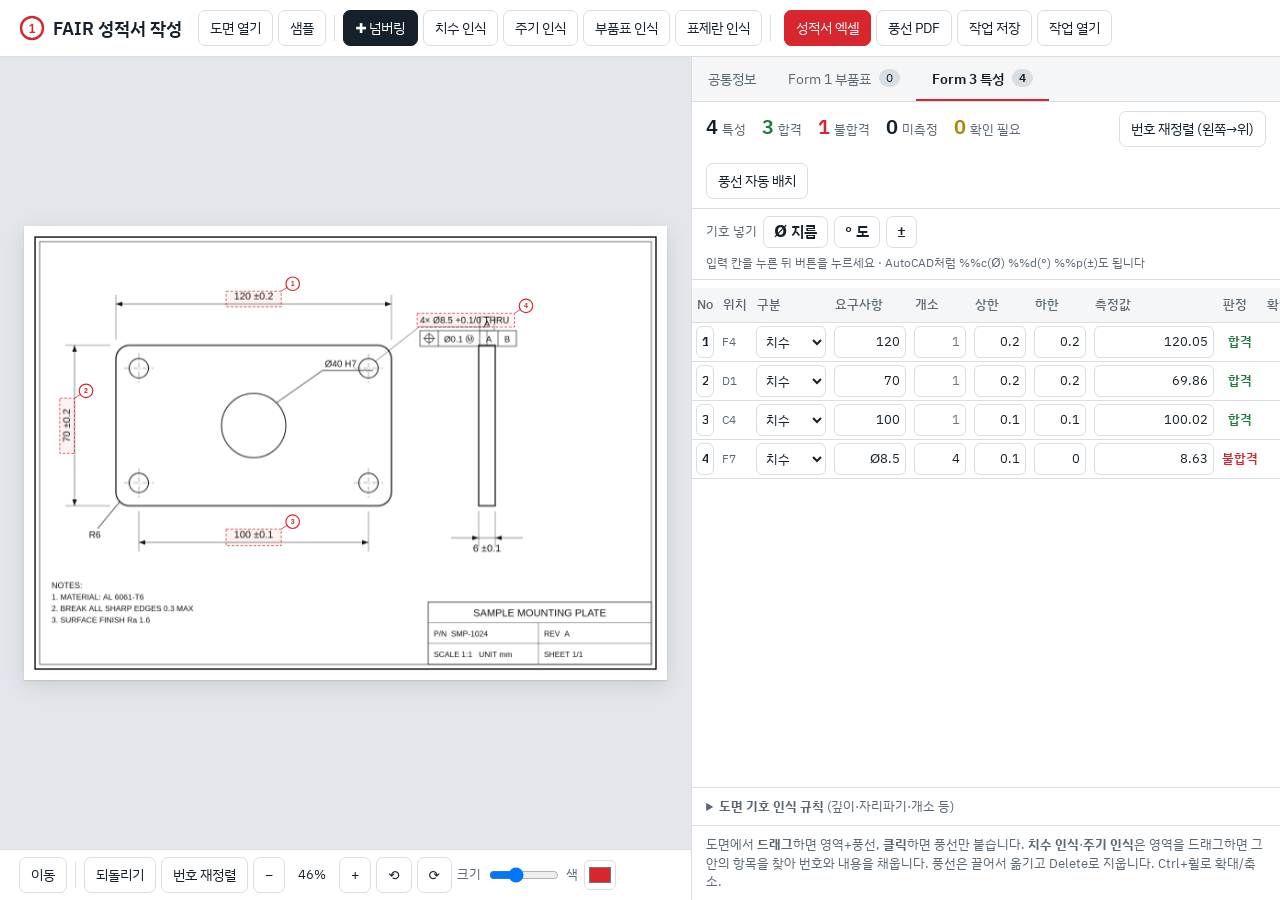
==== FAIR/index.html @ c5dee6e3 "v4.2.0.1 · 📐 FAIR 성적서 모듈 (고객품질팀 전용) - FAIR/ : 도면 풍선 넘버링 · 치수/주기/부품표/표제란 인식 · FAIR 양식(FORM1/FORM3) 엑셀" ====
<!DOCTYPE html>
<html lang="ko">
<head>
<meta charset="utf-8">
<meta name="viewport" content="width=device-width, initial-scale=1">
<title>FAIR 성적서 작성</title>
<link rel="preconnect" href="https://fonts.googleapis.com">
<link href="https://fonts.googleapis.com/css2?family=IBM+Plex+Sans+KR:wght@400;500;600&display=swap" rel="stylesheet">
<style>
/* VOICE: 정확하고 조용한 검사 도구 — 도면이 주인공
   IDEA: 검사원의 빨간 펜이 올라간 도면과, 옆에 붙은 FAIR 양식(Form 1·3)
   PICTURE: 도면 뷰어 자체(풍선·영역·지시선이 살아있는 캔버스)
   COLOUR and TYPE: 흰 종이 + 제도 잉크 #16202a + 검사 빨강 #d7262e + 청사진 슬레이트 #2a5d84 / IBM Plex Sans KR
   LAYOUT: 상단 도구줄, 좌측 넓은 뷰어, 우측 탭(공통정보·부품표·특성); 900px 이하에서는 위아래 */
:root{color-scheme:light dark;
--bg:light-dark(#ffffff,#12171c);--ink:light-dark(#16202a,#e6ebf0);--mut:light-dark(#5b6773,#94a1ad);
--line:light-dark(#d9dee3,#2a333c);--desk:light-dark(#e3e7eb,#0a0e12);--panel:light-dark(#f4f6f8,#171d23);
--red:#d7262e;--blue:light-dark(#2a5d84,#6aa6d6);--ok:light-dark(#1f7a3f,#5cc483);--sel:light-dark(#fff1f1,#3a1d20)}
:root[data-theme=light]{color-scheme:light}:root[data-theme=dark]{color-scheme:dark}
*{box-sizing:border-box;min-width:0}
html,body{height:100%}
body{margin:0;background:var(--bg);color:var(--ink);font:15px/1.5 "IBM Plex Sans KR",system-ui,sans-serif;display:flex;flex-direction:column;overflow-x:clip}
header{display:flex;flex-wrap:wrap;gap:8px 16px;align-items:center;padding:10px max(1.5vw,12px);border-bottom:1px solid var(--line)}
h1{font-size:18px;font-weight:600;margin:0;display:flex;align-items:center;gap:8px;white-space:nowrap}
h1 svg{flex:none}
.tools{display:flex;flex-wrap:wrap;gap:5px;align-items:center}
.sep{width:1px;height:26px;background:var(--line);margin:0 3px}
button,.btn{font:inherit;font-size:13.5px;min-height:36px;padding:0 11px;border:1px solid var(--line);background:var(--bg);color:var(--ink);border-radius:7px;cursor:pointer;display:inline-flex;align-items:center;gap:6px;white-space:nowrap}
button:hover,.btn:hover{border-color:var(--mut)}
button:focus-visible,input:focus-visible,select:focus-visible,.btn:focus-within{outline:2px solid var(--blue);outline-offset:1px}
button.on{background:var(--ink);color:var(--bg);border-color:var(--ink)}
button.ai.on{background:var(--blue);border-color:var(--blue);color:#fff}
button.pri{background:var(--red);border-color:var(--red);color:#fff}
.btn input{display:none}
label.mini{font-size:13px;color:var(--mut);display:inline-flex;align-items:center;gap:6px}
input[type=range]{width:70px}
input[type=color]{width:32px;height:30px;border:1px solid var(--line);border-radius:6px;padding:2px;background:var(--bg)}
main{flex:1;display:grid;grid-template-columns:minmax(0,1fr) minmax(380px,46%);min-height:0}
.vwrap{display:flex;flex-direction:column;min-height:0;min-width:0}
#viewer{background:var(--desk);overflow:auto;position:relative;min-height:360px;flex:1;display:flex}
.vbar{border-top:1px solid var(--line);padding:7px max(1.5vw,12px);background:var(--bg)}
#pages{padding:24px;display:flex;flex-direction:column;align-items:center;gap:22px;width:max-content;flex:none;margin:auto;transform-origin:0 0}
.pw{position:relative;box-shadow:0 1px 2px rgba(0,0,0,.12),0 6px 22px rgba(0,0,0,.10);background:#fff}
.pg{position:absolute;left:0;top:0;transform-origin:0 0;background:#fff}
.pg canvas{display:block}
.pg svg{position:absolute;inset:0;width:100%;height:100%;touch-action:none}
.pw .pno{position:absolute;left:0;top:-19px;font-size:12px;color:var(--mut)}
#viewer.mark .pg svg{cursor:crosshair}
.bal{cursor:grab}
.empty{position:absolute;inset:0;display:grid;place-items:center;text-align:center;padding:24px;color:var(--mut)}
.empty b{display:block;color:var(--ink);font-size:18px;margin-bottom:6px}
aside{border-left:1px solid var(--line);display:flex;flex-direction:column;min-height:0;background:var(--bg)}
.tabs{display:flex;border-bottom:1px solid var(--line);background:var(--panel);overflow-x:auto}
.tabs button{border:0;border-radius:0;background:none;min-height:44px;padding:0 16px;color:var(--mut);border-bottom:2px solid transparent;font-size:14px}
.tabs button.on{color:var(--ink);border-bottom-color:var(--red);font-weight:600}
.tabs i{font-style:normal;font-size:12px;background:var(--line);color:var(--ink);border-radius:9px;padding:0 7px;margin-left:2px}
.pane{display:none;flex:1;min-height:0;flex-direction:column}
.pane.on{display:flex}
.form{overflow:auto;padding:14px;display:grid;grid-template-columns:repeat(2,minmax(0,1fr));gap:10px 12px;align-content:start}
.form label{font-size:12px;color:var(--mut);display:flex;flex-direction:column;gap:3px}
.form label.w{grid-column:1/-1}
.form .grp{grid-column:1/-1;font-size:13px;font-weight:600;color:var(--ink);margin-top:6px;padding-top:10px;border-top:1px solid var(--line)}
.form .seg{display:flex;gap:6px;flex-wrap:wrap}
.form .seg button{min-height:34px}
.found{grid-column:1/-1;font-size:12.5px;color:var(--mut);background:var(--panel);border-radius:7px;padding:8px 10px}
input,select{font:inherit;font-size:16px;color:var(--ink);background:var(--bg);border:1px solid var(--line);border-radius:6px;padding:5px 7px;width:100%}
.form input,.form select{font-size:14px;min-height:36px}
.fill{background:light-dark(#fff8d6,#3a3418)}
.sum{display:flex;gap:16px;align-items:baseline;padding:9px 14px;border-bottom:1px solid var(--line);flex-wrap:wrap}
.sum b{font-size:20px;font-weight:600;font-variant-numeric:tabular-nums}
.sum span{font-size:13px;color:var(--mut)}
.sum .ng b{color:var(--red)}.sum .ok b{color:var(--ok)}
.sum .sp{flex:1}
.tbl{overflow:auto;flex:1}
table{border-collapse:collapse;width:100%;font-size:13px}
th{position:sticky;top:0;background:var(--panel);text-align:left;font-weight:500;color:var(--mut);padding:7px 5px;border-bottom:1px solid var(--line);white-space:nowrap;z-index:1}
td{padding:3px 4px;border-bottom:1px solid var(--line);vertical-align:middle}
td input,td select{font-size:13px;padding:4px 5px;min-height:32px}
td.n{width:50px}td.n input{text-align:center;font-weight:600}
td.num input{text-align:right;font-variant-numeric:tabular-nums}
td.mu{color:var(--mut);white-space:nowrap;font-size:12px}
tr.sel td{background:var(--sel)}
tr.warn td{background:light-dark(#fff4c2,#3a3216)}tr.warn.sel td{background:light-dark(#ffe9a8,#4a3a16)}
input.warn{background:light-dark(#fff4c2,#3a3216);border-color:#d9a400}
.cf{min-height:30px;padding:0 9px;background:#f2b705;border-color:#f2b705;color:#1b1400;font-weight:600}
.okk{color:var(--ok);font-weight:700}
input.miss,select.miss{border-color:var(--red);box-shadow:0 0 0 1px var(--red)}
.found.err{background:light-dark(#fdecec,#3a1a1c);color:light-dark(#8a1717,#ffb3b3)}
.sum .wa b{color:#b58300}
.req::after{content:" *";color:var(--red)}
.gt-digits,.gt-iso{display:none}.form[data-gt=digits] .gt-digits,.form[data-gt=iso] .gt-iso{display:flex}
/* symbols */.symbar{display:flex;align-items:center;gap:6px;flex-wrap:wrap;padding:7px 14px;border-bottom:1px solid var(--line);font-size:13px;color:var(--mut)}
.symbar button{min-height:32px;padding:0 10px;font-size:15px;font-weight:600;color:var(--ink)}
.symbar .mu{font-size:12px}
/* rhy:se gate */.gate{position:fixed;inset:0;z-index:20;background:var(--bg);display:none;place-items:center;text-align:center;padding:24px}
.gate.on{display:grid}.gate h2{font-size:22px;margin:14px 0 6px}.gate p{color:var(--mut);max-width:42ch;margin:0 auto}
.gate svg{width:120px;height:40px}.gate path{fill:none;stroke:var(--red);stroke-width:2.5;stroke-linecap:round;stroke-linejoin:round}
.who{font-size:12.5px;color:var(--mut);margin-left:auto;white-space:nowrap}
#why{font-size:12.5px;color:#8a6400;padding:0 14px 8px;min-height:0}
.jd{font-weight:600;white-space:nowrap;text-align:center}
.jd.OK{color:var(--ok)}.jd.NG{color:var(--red)}
.del{min-height:32px;padding:0 8px;border:0;color:var(--mut);background:none}
.hint{font-size:12.5px;color:var(--mut);padding:9px 14px;border-top:1px solid var(--line)}
.toast{position:fixed;left:50%;bottom:22px;transform:translateX(-50%) translateY(20px);background:var(--ink);color:var(--bg);padding:10px 16px;border-radius:8px;font-size:14px;opacity:0;transition:.25s;pointer-events:none;z-index:9;max-width:92vw}
.toast.show{opacity:1;transform:translateX(-50%)}
@media(prefers-reduced-motion:reduce){.toast{transition:none}}
@media(max-width:900px){main{grid-template-columns:minmax(0,1fr);grid-template-rows:60vh auto}aside{border-left:0;border-top:1px solid var(--line)}}
@media(max-width:600px){.form{grid-template-columns:minmax(0,1fr)}.hide-s{display:none}}
</style>
</head>
<body>
<header>
  <h1><svg width="26" height="26" viewBox="0 0 26 26"><circle cx="13" cy="13" r="11" fill="#fff" stroke="#d7262e" stroke-width="2.4"/><text x="13" y="17.5" text-anchor="middle" font-size="12" font-weight="700" fill="#d7262e" font-family="Arial">1</text></svg>FAIR 성적서 작성</h1>
  <div class="tools">
    <label class="btn" title="PDF, PNG, JPG">도면 열기<input type="file" id="fDoc" accept=".pdf,.png,.jpg,.jpeg"></label>
    <button id="bSample">샘플</button>
    <span class="sep hide-s"></span>
    <button id="m_mark" class="on" title="드래그: 영역+풍선, 클릭: 풍선만">✚ 넘버링</button>
    <button id="m_dim" class="ai" title="영역 안의 치수를 찾아 넘버링">치수 인식</button>
    <button id="m_note" class="ai" title="주기란을 드래그하면 항목별로 넘버링">주기 인식</button>
    <button id="m_parts" class="ai" title="부품표를 드래그하면 Form 1에 입력">부품표 인식</button>
    <button id="m_title" class="ai" title="표제란을 드래그하면 공통정보 입력">표제란 인식</button>
    <span class="sep hide-s"></span>
    <span class="who" id="who"></span>
    <button id="eFair" class="pri">성적서 엑셀</button>
    <button id="ePdf">풍선 PDF</button>
    <button id="eJson" title="마크업·부품표·공통정보만 저장(원본 도면은 그대로)">작업 저장</button>
    <label class="btn">작업 열기<input type="file" id="fJson" accept=".json"></label>
  </div>
</header>
<main>
  <section class="vwrap">
  <div id="viewer" class="mark"><div id="pages"></div>
    <div class="empty" id="empty"><div><b>PDF 또는 이미지 도면을 여세요</b>도면은 이 브라우저 안에서만 열리고 어디에도 업로드되지 않습니다.</div></div>
  </div>
  <div class="vbar tools">
    <button id="m_move" title="풍선 이동·선택만">이동</button>
    <span class="sep"></span>
    <button id="bUndo" title="Ctrl+Z">되돌리기</button>
    <button id="bRenum" title="1순위 왼쪽, 2순위 위에서부터 번호 다시 매기기">번호 재정렬</button>
    <button id="zOut" aria-label="축소">−</button><span id="zLbl" style="font-size:13px;width:44px;text-align:center" title="Ctrl+휠로 확대/축소">100%</span><button id="zIn" aria-label="확대">+</button>
    <button id="rL" title="왼쪽으로 90°">⟲</button><button id="rR" title="오른쪽으로 90°">⟳</button>
    <label class="mini">크기<input type="range" id="rSize" min="0.4" max="2.4" step="0.1" value="1"></label>
    <label class="mini">색<input type="color" id="cCol" value="#d7262e"></label>
  </div>
  </section>
  <aside>
    <div class="tabs" role="tablist">
      <button data-tab="info" class="on">공통정보</button>
      <button data-tab="parts">Form 1 부품표 <i id="cParts">0</i></button>
      <button data-tab="chars">Form 3 특성 <i id="cChars">0</i></button>
    </div>
    <div class="pane on" id="p_info">
      <div class="form" id="metaForm">
        <div class="found" id="found">PDF를 열면 표제란에서 품번·도명·도번을 자동으로 읽습니다. 안 되면 <b>표제란 인식</b>으로 표제란을 드래그하세요.</div>
        <label><span class="req">1. Part Number</span><input data-m="pn"></label>
        <label><span class="req">2. Part Name</span><input data-m="name"></label>
        <label>3. Serial Number<input data-m="serial" placeholder="-"></label>
        <label><span class="req">4. FAIR Identifier</span><input data-m="fairId" placeholder="없으면 PO 번호"></label>
        <label><span class="req">5. Part Revision Level</span><input data-m="partRev" placeholder="N/C"></label>
        <label><span class="req">6. Drawing Number</span><input data-m="dwgNo"></label>
        <label><span class="req">7. Drawing Revision Level</span><input data-m="dwgRev" placeholder="N/C"></label>
        <label>8. Additional Changes<input data-m="addChg" placeholder="N/A"></label>
        <label><span class="req">9. Manufacturing Process Ref.</span><input data-m="mfgRef" placeholder="작업지시/LOT 번호"></label>
        <label><span class="req">10. Organization Name</span><input data-m="org"></label>
        <label>11. Supplier Code<input data-m="supCode"></label>
        <label>12. P.O. Number<input data-m="po"></label>
        <label>13. 구분<select data-m="assy"><option value="1">Assembly FAI</option><option value="0">Detail Part</option></select></label>
        <label>14. 범위<select data-m="partial"><option value="0">Full FAI</option><option value="1">Partial FAI</option></select></label>
        <div class="grp">공통공차 (공통주기) <span class="req"></span></div>
        <div class="found" id="gtFound" style="margin-top:-4px">개별 공차가 없는 치수에 적용됩니다. 표제란에서 자동으로 읽고, 없으면 직접 넣으세요.</div>
        <label class="w">적용 방식<select data-m="gtMode"><option value="">— 선택 —</option><option value="digits">소수 자리수별 (X.X ±0.1 …)</option><option value="iso">KS B ISO 2768 등급</option><option value="none">없음 — 모든 치수가 개별공차/참고치수</option></select></label>
        <label class="gt-digits">정수 (X)<input data-m="gt0" placeholder="예: 0.5" inputmode="decimal"></label>
        <label class="gt-digits">소수 1자리 (X.X)<input data-m="gt1" placeholder="예: 0.1" inputmode="decimal"></label>
        <label class="gt-digits">소수 2자리 (X.XX)<input data-m="gt2" placeholder="예: 0.05" inputmode="decimal"></label>
        <label class="gt-digits">소수 3자리 (X.XXX)<input data-m="gt3" placeholder="예: 0.01" inputmode="decimal"></label>
        <label class="gt-digits">각도 (°)<input data-m="gtA" placeholder="예: 0.5" inputmode="decimal"></label>
        <label class="gt-iso">등급<select data-m="gtIso"><option value="">— 선택 —</option><option value="f">f 정밀급</option><option value="m">m 보통급</option><option value="c">c 거친급</option><option value="v">v 매우 거친급</option></select></label>
        <label class="w">공통공차 원문 (엑셀 Comments에 함께 기록)<input data-m="gtText" placeholder="예: 공통공차 X.X ±0.1, 각도 ±0.5°"></label>
        <div class="grp">서명</div>
        <label><span class="req">20. FAIR Verified By</span><input data-m="by"></label>
        <label><span class="req">21. Date</span><input data-m="date" type="date"></label>
        <label class="w">26. Comments<input data-m="comment"></label>
        <div class="grp">위치(Reference Location) 계산용 도면 테두리</div>
        <label>구역 가로 칸 수<input data-m="zc" inputmode="numeric" placeholder="8"></label>
        <label>구역 세로 칸 수<input data-m="zr" inputmode="numeric" placeholder="6"></label>
      </div>
    </div>
    <div class="pane" id="p_parts">
      <div class="sum"><div><b id="sP">0</b> <span>품목</span></div><div class="wa"><b id="sPW">0</b> <span>확인 필요</span></div><span class="sp"></span><button id="addPart">행 추가</button><button id="sortPart">품번순 정렬</button></div>
      <div class="tbl"><table>
        <thead><tr><th>품번</th><th>품명</th><th>수량</th><th>부품번호</th><th>도면번호/규격</th><th>Part Type</th><th>FAIR ID</th><th>확인</th><th></th></tr></thead>
        <tbody id="tp"></tbody></table></div>
      <div class="hint"><b>부품표 인식</b>을 누르고 도면의 부품목록 표 전체(제목행 포함)를 드래그하세요. 부품번호는 Form 1의 15번, 품명은 16번 칸으로 들어갑니다. 15행이 넘으면 FORM 1을 이어 붙입니다.</div>
    </div>
    <div class="pane" id="p_chars">
      <div class="sum"><div><b id="sCnt">0</b> <span>특성</span></div><div class="ok"><b id="sOk">0</b> <span>합격</span></div><div class="ng"><b id="sNg">0</b> <span>불합격</span></div><div><b id="sNa">0</b> <span>미측정</span></div><div class="wa"><b id="sW">0</b> <span>확인 필요</span></div><span class="sp" style="flex:1"></span><button id="bRenum2" title="1순위 왼쪽, 2순위 위에서부터 번호 다시 매기기">번호 재정렬 (왼쪽→위)</button><button id="bLayout" title="모든 풍선을 겹치지 않게 다시 배치">풍선 자동 배치</button></div><div class="symbar">기호 넣기 <button data-sym="Ø" title="지름">Ø 지름</button><button data-sym="°" title="각도(도)">° 도</button><button data-sym="±" title="대칭공차">±</button><span class="mu">입력 칸을 누른 뒤 버튼을 누르세요 · AutoCAD처럼 %%c(Ø) %%d(°) %%p(±)도 됩니다</span></div><div id="why"></div>
      <div class="tbl"><table>
        <thead><tr><th>No</th><th>위치</th><th>구분</th><th>요구사항</th><th title="같은 형상의 개수 — 엑셀에 개소만큼 줄이 생깁니다">개소</th><th title="상한 편차">상한</th><th title="하한 편차">하한</th><th>측정값</th><th>판정</th><th>확인</th><th>계측기</th><th>비고</th><th></th></tr></thead>
        <tbody id="tb"></tbody></table></div>
      <details class="hint" id="gloss"><summary style="cursor:pointer"><b>도면 기호 인식 규칙</b> (깊이·자리파기·개소 등)</summary><div class="tbl" style="max-height:260px;margin-top:6px"><table id="glossT"></table></div></details>
      <div class="hint">도면에서 <b>드래그</b>하면 영역+풍선, <b>클릭</b>하면 풍선만 붙습니다. <b>치수 인식</b>·<b>주기 인식</b>은 영역을 드래그하면 그 안의 항목을 찾아 번호와 내용을 채웁니다. 풍선은 끌어서 옮기고 Delete로 지웁니다. Ctrl+휠로 확대/축소.</div>
    </div>
  </aside>
</main>
<div class="toast" id="toast"></div>
<div class="gate" id="gate" role="dialog" aria-live="polite"><div>
  <svg viewBox="0 0 120 40" aria-hidden="true"><path d="M2 22h30l6-14 8 28 7-20 5 6h60"/></svg>
  <h2 id="gateT">rhy:se에서 사용자를 확인하는 중…</h2>
  <p id="gateP">잠시만 기다려 주세요.</p>
</div></div>

<script src="lib/pdf.min.js"></script>
<script src="lib/pdf-lib.min.js"></script>
<script src="dim.js"></script>
<script src="fair.js"></script>
<script>
{
const $=id=>document.getElementById(id);
const NS='http://www.w3.org/2000/svg';
const U=p=>new URL(p,location.href).href;
if(window.pdfjsLib)pdfjsLib.GlobalWorkerOptions.workerSrc=U('lib/pdf.worker.min.js');

// ---------- state ----------
let doc=null,marks=[],parts=[],meta={org:'코넷시스㈜',assy:'1',partial:'0',date:new Date().toISOString().slice(0,10)};
let zoom=1,rot=0,sel=null,mode='mark',baseR=10,undo=[];
const CATS=['치수','주기','GD&T','기타'],TYPES=['a detail part','sub-assembly','software','standard catalogue item','COTS'];

const toast=(t,ms=2400)=>{const e=$('toast');e.textContent=t;e.classList.add('show');clearTimeout(e._t);e._t=setTimeout(()=>e.classList.remove('show'),ms)};
const snap=()=>JSON.stringify({marks,parts});
const push=s=>{undo.push(s??snap());if(undo.length>80)undo.shift()};
const key=()=>doc?'fair-app:'+doc.name:null;
function autosave(){if(!doc)return;try{localStorage.setItem(key(),JSON.stringify({marks,parts,meta,size:$('rSize').value,rot}))}catch(e){}}
const esc=s=>String(s??'').replace(/[&<>"]/g,c=>({'&':'&amp;','<':'&lt;','>':'&gt;','"':'&quot;'}[c]));

const num=v=>{if(v===''||v==null)return NaN;const s=String(v).replace(',','.').replace(/[^\d.\-+]/g,'');return s===''?NaN:parseFloat(s)};
const gt=()=>({mode:meta.gtMode||'',d0:meta.gt0,d1:meta.gt1,d2:meta.gt2,d3:meta.gt3,ang:meta.gtA,iso:meta.gtIso});
// 개소 수: 비고/요구사항의 "6x", "6×", "6개소", "6 PL", "6-Ø"
const count=m=>{const q=parseInt(m.qty);if(q>=1)return Math.min(q,500);const t=(m.note||'')+' '+(m.nom||'');const x=t.match(/(\d+)\s*(?:[x×X](?![\d.])|개소|EA\b|PL\b|PLACES|-(?=\s*[ØRM]))/);const n=x?parseInt(x[1]):1;return n>1&&n<=200?n:1};
const vals=m=>String(m.meas??'').split(/[,，;]/).map(v=>v.trim()).filter(Boolean);
const judge=m=>{const v=vals(m);if(v.length<=1)return DIMX.judge(m,gt());const r=v.map(x=>DIMX.judge(m,gt(),x));return r.includes('NG')?'NG':r.every(x=>x==='OK')?'OK':''};
const eff=m=>DIMX.effTol(m,gt());
function reasons(m){if(m.ok)return [];const r=[];if(m.chk)r.push(m.chk);if(m.cat==='치수'&&eff(m).miss)r.push('이 자리수의 공통공차 값이 없음');return r}
function zone(m){
  const pg=doc?.pages[m.page];if(!pg)return '';
  const zc=parseInt(meta.zc)||8,zr=parseInt(meta.zr)||6,L=.032,R=.992,T=.016,B=.984;
  const c=Math.min(zc,Math.max(1,1+Math.floor((m.x/pg.w-L)/((R-L)/zc)))),r=Math.min(zr,Math.max(1,1+Math.floor((m.y/pg.h-T)/((B-T)/zr))));
  return 'ABCDEFGHJK'[zr-r]+c;
}

// ---------- loading ----------
async function openPdf(bytes,name){
  const pdf=await pdfjsLib.getDocument({data:bytes.slice(0)}).promise,pages=[];
  for(let i=1;i<=pdf.numPages;i++){const p=await pdf.getPage(i);const vp=p.getViewport({scale:1});pages.push({w:vp.width,h:vp.height,vp,p})}
  setDoc({kind:'pdf',name,bytes,pdf,pages});
}
function openImg(url,name,bytes,type){
  return new Promise((res,rej)=>{const im=new Image();im.onload=()=>{setDoc({kind:'img',name,bytes,type,pages:[{w:im.naturalWidth,h:im.naturalHeight,img:im}]});res()};im.onerror=rej;im.src=url});
}
function setDoc(d){
  doc=d;baseR=Math.max(d.pages[0].w,d.pages[0].h)*0.0105;
  marks=[];parts=[];undo=[];sel=null;rot=0;let restored=false;
  meta={org:meta.org||'코넷시스㈜',by:meta.by||'',date:meta.date||new Date().toISOString().slice(0,10),supCode:meta.supCode||'',assy:'1',partial:'0',zc:meta.zc||'',zr:meta.zr||''};
  $('found').textContent='표제란을 읽는 중…';
  try{const s=JSON.parse(localStorage.getItem(key())||'null');if(s&&(s.marks?.length||s.parts?.length)){marks=s.marks||[];parts=s.parts||[];meta={...meta,...s.meta};$('rSize').value=s.size||1;rot=s.rot||0;restored=true;toast('이전 작업을 불러왔습니다')}}catch(e){}
  const V=$('viewer'),vw=V.clientWidth-48,vh=V.clientHeight-48,p0=d.pages[0],pw=rot%180?p0.h:p0.w,ph=rot%180?p0.w:p0.h;zoom=Math.min(2,Math.max(.1,Math.min(vw/pw,vh/ph)));
  for(const k in inkC)delete inkC[k];
  $('empty').style.display='none';if(d.kind==='pdf'&&!restored)autoTitle();render();table();ptable();fillMeta();
  setTimeout(async()=>{if(doc!==d)return;for(let i=0;i<d.pages.length;i++){await pdfTokens(i)}await getInk(0)},1200);
}
$('fDoc').onchange=async e=>{
  const f=e.target.files[0];if(!f)return;e.target.value='';
  const buf=new Uint8Array(await f.arrayBuffer());
  try{
    if(/pdf$/i.test(f.type)||/\.pdf$/i.test(f.name)){toast('도면 여는 중…',8000);await openPdf(buf,f.name)}
    else await openImg(URL.createObjectURL(f),f.name,buf,f.type);
  }catch(err){console.error(err);toast('도면을 열 수 없습니다')}
};

// ---------- rendering ----------
let tasks=[],rendered=1;
async function render(){
  tasks.forEach(t=>{try{t.cancel()}catch(e){}});tasks=[];
  const host=$('pages');host.innerHTML='';host.style.transform='';rendered=zoom;
  if(!doc)return;
  $('zLbl').textContent=Math.round(zoom*100)+'%';
  const dpr=Math.min(2,window.devicePixelRatio||1);
  for(let i=0;i<doc.pages.length;i++){
    const pg=doc.pages[i],W=pg.w*zoom,H=pg.h*zoom,DW=rot%180?H:W,DH=rot%180?W:H;
    const wrap=document.createElement('div');wrap.className='pw';wrap.style.width=DW+'px';wrap.style.height=DH+'px';
    const box=document.createElement('div');box.className='pg';box.style.width=W+'px';box.style.height=H+'px';
    box.style.transform=rot===90?`translate(${DW}px,0) rotate(90deg)`:rot===180?`translate(${DW}px,${DH}px) rotate(180deg)`:rot===270?`translate(0,${DH}px) rotate(270deg)`:'none';
    const c=document.createElement('canvas');const s=Math.min(dpr,8000/Math.max(W,H));c.width=Math.round(W*s);c.height=Math.round(H*s);c.style.width=W+'px';c.style.height=H+'px';
    const svg=document.createElementNS(NS,'svg');svg.setAttribute('viewBox',`0 0 ${pg.w} ${pg.h}`);svg.dataset.page=i;
    box.append(c,svg);wrap.append(box);
    if(doc.pages.length>1){const l=document.createElement('div');l.className='pno';l.textContent=(i+1)+' / '+doc.pages.length;wrap.append(l)}
    host.append(wrap);pg.wrap=wrap;pg.svg=svg;bindSvg(svg);
    const ctx=c.getContext('2d');
    if(doc.kind==='img')ctx.drawImage(pg.img,0,0,c.width,c.height);
    else{const t=pg.p.render({canvasContext:ctx,viewport:pg.p.getViewport({scale:zoom*s})});tasks.push(t);t.promise.catch(()=>{})}
  }
  {const vh=$('viewer').clientHeight,f=doc.pages[0],l=doc.pages[doc.pages.length-1],h0=(rot%180?f.w:f.h)*zoom,h1=(rot%180?l.w:l.h)*zoom;
   host.style.paddingTop=Math.max(24,(vh-h0)/2)+'px';host.style.paddingBottom=Math.max(24,(vh-h1)/2)+'px'}
  draw();
}
function R(){return baseR*parseFloat($('rSize').value)}
function edgePt(m,r){
  const [x,y,w,h]=m.rect;const tx=Math.max(x,Math.min(m.x,x+w)),ty=Math.max(y,Math.min(m.y,y+h));
  const dx=tx-m.x,dy=ty-m.y,d=Math.hypot(dx,dy);if(d<=r)return null;return [m.x+dx/d*r,m.y+dy/d*r,tx,ty];
}
function draw(){
  if(!doc)return;const r=R();
  doc.pages.forEach((pg,i)=>{const svg=pg.svg;if(!svg)return;
    svg.innerHTML=marks.filter(m=>m.page===i).map(m=>{
      const s=m.id===sel,c=m.color,sw=r*(s?.26:.17);let o='';
      if(m.rect){const [x,y,w,h]=m.rect;o+=`<rect x="${x}" y="${y}" width="${w}" height="${h}" fill="${c}" fill-opacity="${s?.12:.06}" stroke="${c}" stroke-width="${r*.1}" stroke-dasharray="${r*.4} ${r*.25}"/>`;
        const e=edgePt(m,r);if(e)o+=`<line x1="${e[0]}" y1="${e[1]}" x2="${e[2]}" y2="${e[3]}" stroke="${c}" stroke-width="${r*.12}"/>`;}
      const t=String(m.n),fs=r*(t.length>2?.85:1.05);
      o+=`<g class="bal" data-id="${m.id}">${s?`<circle cx="${m.x}" cy="${m.y}" r="${r*1.45}" fill="${c}" fill-opacity=".18"/>`:''}<circle cx="${m.x}" cy="${m.y}" r="${r}" fill="#fff" stroke="${c}" stroke-width="${sw}"/><text x="${m.x}" y="${m.y}" dy=".36em"${rot?` transform="rotate(${-rot} ${m.x} ${m.y})"`:''} text-anchor="middle" font-family="Arial,sans-serif" font-weight="700" font-size="${fs}" fill="${c}">${t}</text></g>`;
      return o;}).join('');});
  stats();
}
function stats(){
  let ok=0,ng=0,na=0;marks.forEach(m=>{const j=judge(m);j==='OK'?ok++:j==='NG'?ng++:na++});
  $('sCnt').textContent=$('cChars').textContent=marks.length;$('sW').textContent=marks.filter(m=>reasons(m).length).length;$('sOk').textContent=ok;$('sNg').textContent=ng;$('sNa').textContent=na;
}

// ---------- coordinates ----------
function toPage(i,u,v){const {w,h}=doc.pages[i];return rot===90?[v,h-u]:rot===180?[w-u,h-v]:rot===270?[w-v,u]:[u,v]}
function toScr(i,x,y){const {w,h}=doc.pages[i];return rot===90?[h-y,x]:rot===180?[w-x,h-y]:rot===270?[y,w-x]:[x,y]}
function pt(svg,e){const i=+svg.dataset.page,b=doc.pages[i].wrap.getBoundingClientRect();return toPage(i,(e.clientX-b.left)/zoom,(e.clientY-b.top)/zoom)}
function nextN(){return marks.reduce((a,m)=>Math.max(a,+m.n||0),0)+1}

// ---------- interaction ----------
function bindSvg(svg){
  let act=null;
  svg.addEventListener('pointerdown',e=>{
    if(e.button!==0)return;
    const page=+svg.dataset.page,[x,y]=pt(svg,e),g=e.target.closest('.bal');
    svg.setPointerCapture(e.pointerId);
    if(g){const m=marks.find(k=>k.id===g.dataset.id);select(m.id,true);act={t:'move',m,dx:m.x-x,dy:m.y-y,before:snap(),moved:false};return}
    if(mode==='move'){select(null);return}
    const ai=mode!=='mark',ghost=document.createElementNS(NS,'rect');
    ghost.setAttribute('fill',ai?'#2a5d84':'none');ghost.setAttribute('fill-opacity','.08');ghost.setAttribute('stroke',ai?'#2a5d84':$('cCol').value);ghost.setAttribute('stroke-width',R()*.1);ghost.setAttribute('stroke-dasharray',`${R()*.4} ${R()*.25}`);svg.append(ghost);
    act={t:'rect',page,x0:x,y0:y,x1:x,y1:y,ghost,sx:e.clientX,sy:e.clientY};
  });
  svg.addEventListener('pointermove',e=>{
    if(!act)return;const [x,y]=pt(svg,e);
    if(act.t==='move'){act.m.x=x+act.dx;act.m.y=y+act.dy;act.moved=true;draw();return}
    act.x1=x;act.y1=y;const g=act.ghost;
    g.setAttribute('x',Math.min(act.x0,x));g.setAttribute('y',Math.min(act.y0,y));g.setAttribute('width',Math.abs(x-act.x0));g.setAttribute('height',Math.abs(y-act.y0));
  });
  const end=e=>{
    if(!act)return;const a=act;act=null;
    if(a.t==='move'){if(a.moved){push(a.before);autosave()}return}
    a.ghost.remove();
    const big=Math.hypot(e.clientX-a.sx,e.clientY-a.sy)>8;
    const box=[Math.min(a.x0,a.x1),Math.min(a.y0,a.y1),Math.abs(a.x1-a.x0),Math.abs(a.y1-a.y0)];
    if(mode!=='mark'){if(!big)return toast('영역을 드래그해 주세요');run(mode,a.page,box);return}
    push();const m=newMark(a.page,big?box:null);if(!big){m.x=a.x0;m.y=a.y0}
    if(big&&!inkC[a.page])getInk(a.page).then(()=>{place(m,a.page,box,'ur');draw();autosave()});
    marks.push(m);sel=m.id;draw();table();autosave();showTab('chars');
    setTimeout(()=>{const i=document.querySelector(`tr[data-id="${m.id}"] input[data-k=nom]`);i&&i.focus()},30);
  };
  svg.addEventListener('pointerup',end);svg.addEventListener('pointercancel',end);
}
function newMark(page,rect,side){
  const pg=doc.pages[page],r=R(),m={id:Math.random().toString(36).slice(2,9),n:nextN(),page,color:$('cCol').value,cat:'치수',nom:'',up:'',lo:'',meas:'',tool:'',note:'',rect};
  if(rect){m.pref=side==='left'?'left':'ur';place(m,page,rect,m.pref)}
  return m;
}
// ---------- 풍선 자리 찾기: 다른 풍선·도면 글자·선과 겹치지 않는 가까운 곳 ----------
const inkC={};
async function getInk(i){
  if(inkC[i])return inkC[i];if(!doc)return null;const pg=doc.pages[i],s=Math.min(2,1800/Math.max(pg.w,pg.h)),W=Math.round(pg.w*s),H=Math.round(pg.h*s);
  const c=document.createElement('canvas');c.width=W;c.height=H;const g=c.getContext('2d',{willReadFrequently:true});g.fillStyle='#fff';g.fillRect(0,0,W,H);
  if(doc.kind==='img')g.drawImage(pg.img,0,0,W,H);else await pg.p.render({canvasContext:g,viewport:pg.p.getViewport({scale:s})}).promise;
  const d=g.getImageData(0,0,W,H).data,W1=W+1,I=new Uint32Array(W1*(H+1));
  for(let y=0;y<H;y++){let row=0;for(let x=0;x<W;x++){const k=(y*W+x)*4;row+=(d[k]*.3+d[k+1]*.59+d[k+2]*.11)<170?1:0;I[(y+1)*W1+x+1]=I[y*W1+x+1]+row}}
  return inkC[i]={s,W,H,I};
}
function inkAt(ink,x,y,r){const s=ink.s,x0=Math.max(0,Math.floor((x-r)*s)),y0=Math.max(0,Math.floor((y-r)*s)),x1=Math.min(ink.W,Math.ceil((x+r)*s)),y1=Math.min(ink.H,Math.ceil((y+r)*s));
  if(x1<=x0||y1<=y0)return 1;const W1=ink.W+1,I=ink.I;return (I[y1*W1+x1]-I[y0*W1+x1]-I[y1*W1+x0]+I[y0*W1+x0])/((x1-x0)*(y1-y0))}
const hitCR=(px,py,r,[x,y,w,h])=>{const dx=px-Math.max(x,Math.min(px,x+w)),dy=py-Math.max(y,Math.min(py,y+h));return dx*dx+dy*dy<r*r};
function segHit(ax,ay,bx,by,cx,cy,r){const vx=bx-ax,vy=by-ay,L=vx*vx+vy*vy||1,t=Math.max(0,Math.min(1,((cx-ax)*vx+(cy-ay)*vy)/L));return Math.hypot(ax+vx*t-cx,ay+vy*t-cy)<r}
function segX(a,b,c,d,e,f,g,h){const o=(p,q,r,s,t,u)=>Math.sign((r-p)*(u-q)-(s-q)*(t-p));return o(a,b,c,d,e,f)!==o(a,b,c,d,g,h)&&o(e,f,g,h,a,b)!==o(e,f,g,h,c,d)}
function scrVec(a){const sx=Math.cos(a),sy=Math.sin(a);return rot===90?[sy,-sx]:rot===180?[-sx,-sy]:rot===270?[-sy,sx]:[sx,sy]}
function place(m,page,rect,pref){
  const pg=doc.pages[page],r=R(),ink=inkC[page],toks=pg.text||[],others=marks.filter(o=>o.page===page&&o!==m);
  const [x,y,w,h]=rect,cx=x+w/2,cy=y+h/2,pa={ur:-Math.PI/4,left:Math.PI,r:0}[pref||'ur'];
  const near=toks.filter(t=>t.bb[2]>x-r*9&&t.bb[0]<x+w+r*9&&t.bb[3]>y-r*9&&t.bb[1]<y+h+r*9).map(t=>[t.bb[0],t.bb[1],t.bb[2]-t.bb[0],t.bb[3]-t.bb[1]]);
  let best=null;
  for(const d of [1.5,2.1,2.8,3.7,4.8,6.2,8])for(let k=0;k<24;k++){
    const a=k/24*2*Math.PI,[vx,vy]=scrVec(a),px=cx+vx*(w/2+d*r),py=cy+vy*(h/2+d*r);
    if(px<r*1.4||py<r*1.4||px>pg.w-r*1.4||py>pg.h-r*1.4)continue;
    let sc=d*1.3+(1-Math.cos(a-pa))*1.4;
    for(const o of others){const dd=Math.hypot(o.x-px,o.y-py);if(dd<r*2.6)sc+=60+(r*2.6-dd)/r*60;if(o.rect&&hitCR(px,py,r*1.1,o.rect))sc+=10;if(segHit(px,py,cx,cy,o.x,o.y,r*1.1))sc+=8}
    if(hitCR(px,py,r*1.2,rect))sc+=40;
    {const qx=Math.max(x,Math.min(px,x+w)),qy=Math.max(y,Math.min(py,y+h));for(const o of others){if(!o.rect)continue;const [ox,oy,ow,oh]=o.rect,ex=Math.max(ox,Math.min(o.x,ox+ow)),ey=Math.max(oy,Math.min(o.y,oy+oh));if(segX(px,py,qx,qy,o.x,o.y,ex,ey))sc+=30}}
    for(const b of near)if(hitCR(px,py,r*1.15,b))sc+=14;
    if(ink)sc+=inkAt(ink,px,py,r*1.2)*70;
    if(!best||sc<best.sc)best={sc,px,py};
  }
  if(best){m.x=best.px;m.y=best.py}else{m.x=x+w+r*1.7;m.y=y-r*1.1}
}
async function relayout(){
  if(!doc||!marks.length)return;toast('풍선 자리를 다시 잡는 중…',8000);push();
  const pgs=[...new Set(marks.map(m=>m.page))];for(const i of pgs){await getInk(i);await pdfTokens(i)}
  const order=[...marks].filter(m=>m.rect).sort((a,b)=>a.n-b.n);
  for(let pass=0;pass<2;pass++)order.forEach(m=>place(m,m.page,m.rect,m.pref||(m.cat==='주기'?'left':'ur')));
  draw();autosave();toast('풍선을 겹치지 않게 다시 배치했습니다');
}
function select(id,fromView){
  sel=id;draw();
  document.querySelectorAll('#tb tr').forEach(tr=>tr.classList.toggle('sel',tr.dataset.id===id));
  if(id&&fromView){showTab('chars');const tr=document.querySelector(`#tb tr[data-id="${id}"]`);tr&&tr.scrollIntoView({block:'nearest'})}
}
function scrollToMark(m){
  const wr=doc.pages[m.page].wrap;if(!wr)return;const b=wr.getBoundingClientRect(),v=$('viewer'),vb=v.getBoundingClientRect(),[u,w]=toScr(m.page,m.x,m.y);
  v.scrollBy({left:b.left+u*zoom-vb.left-vb.width/2,top:b.top+w*zoom-vb.top-vb.height/2,behavior:'smooth'});
}
function delMark(id){push();marks=marks.filter(m=>m.id!==id);marks.sort((a,b)=>a.n-b.n).forEach((m,i)=>m.n=i+1);sel=null;draw();table();autosave()}
document.addEventListener('keydown',e=>{
  const typing=/INPUT|SELECT|TEXTAREA/.test(document.activeElement.tagName);
  if((e.ctrlKey||e.metaKey)&&e.key.toLowerCase()==='z'&&!typing){e.preventDefault();doUndo()}
  if((e.key==='Delete'||e.key==='Backspace')&&sel&&!typing){e.preventDefault();delMark(sel)}
});
function doUndo(){if(!undo.length)return toast('되돌릴 작업이 없습니다');const s=JSON.parse(undo.pop());marks=s.marks;parts=s.parts;if(!marks.find(m=>m.id===sel))sel=null;draw();table();ptable();autosave()}
$('bUndo').onclick=doUndo;
$('bLayout').onclick=relayout;
// 위치순 번호: 장 → 왼쪽(열) → 위쪽. 같은 치수에서 나온 지름·깊이는 원래 순서 유지
function renumberByPos(){
  if(!marks.length)return;push();const r=R(),out=[];
  [...new Set(marks.map(m=>m.page))].sort((a,b)=>a-b).forEach(pg=>{
    const L=marks.filter(m=>m.page===pg).map(m=>{const cx=m.rect?m.rect[0]+m.rect[2]/2:m.x,cy=m.rect?m.rect[1]+m.rect[3]/2:m.y,[sx,sy]=toScr(pg,cx,cy);return {m,sx,sy}}).sort((a,b)=>a.sx-b.sx);
    const cols=[];L.forEach(o=>{const c=cols[cols.length-1];if(c&&o.sx-c.last<=r*2.5){c.items.push(o);c.last=o.sx}else cols.push({last:o.sx,items:[o]})});
    cols.forEach(c=>c.items.sort((a,b)=>Math.abs(a.sy-b.sy)>r*.5?a.sy-b.sy:(+a.m.n)-(+b.m.n)).forEach(o=>out.push(o.m)));
  });
  out.forEach((m,i)=>m.n=i+1);draw();table();autosave();toast('왼쪽 → 위 순서로 번호를 다시 매겼습니다 (되돌리기 가능)');
}
$('bRenum').onclick=renumberByPos;$('bRenum2').onclick=renumberByPos;
const MODES={mark:'',dim:'치수가 있는 영역을 드래그하세요',note:'주기란 전체를 드래그하세요',parts:'부품목록 표 전체(제목행 포함)를 드래그하세요',title:'표제란을 드래그하세요',move:''};
function setMode(m){mode=m;Object.keys(MODES).forEach(k=>$('m_'+k).classList.toggle('on',k===m));$('viewer').classList.toggle('mark',m!=='move');if(MODES[m])toast(MODES[m],2800)}
Object.keys(MODES).forEach(k=>$('m_'+k).onclick=()=>setMode(k));

// zoom: buttons + Ctrl/⌘+wheel (미리 CSS로 확대하고 멈추면 다시 그림)
let zt=null;
function zoomTo(z,cx,cy){
  if(!doc)return;const v=$('viewer'),vb=v.getBoundingClientRect();z=Math.min(5,Math.max(.1,z));
  cx=cx??vb.width/2;cy=cy??vb.height/2;const f=z/zoom;
  const host=$('pages');
  zoom=z;$('zLbl').textContent=Math.round(zoom*100)+'%';
  const sl=(v.scrollLeft+cx)*f-cx,st=(v.scrollTop+cy)*f-cy;
  host.style.transform=`scale(${zoom/rendered})`;host.style.transformOrigin='0 0';
  v.scrollLeft=sl;v.scrollTop=st;
  clearTimeout(zt);zt=setTimeout(()=>{const a=v.scrollLeft,b=v.scrollTop;render();v.scrollLeft=a;v.scrollTop=b},220);
}
$('viewer').addEventListener('wheel',e=>{
  if(!(e.ctrlKey||e.metaKey)||!doc)return;e.preventDefault();
  const vb=$('viewer').getBoundingClientRect();zoomTo(zoom*Math.exp(-e.deltaY*(e.deltaMode?0.05:0.0018)),e.clientX-vb.left,e.clientY-vb.top);
},{passive:false});
$('zIn').onclick=()=>zoomTo(zoom*1.25);$('zOut').onclick=()=>zoomTo(zoom/1.25);
const turn=d=>{if(!doc)return;rot=(rot+d+360)%360;render();autosave();toast('회전 '+rot+'°')};
$('rL').onclick=()=>turn(-90);$('rR').onclick=()=>turn(90);
$('rSize').oninput=()=>{draw();autosave()};
$('cCol').onchange=()=>{if(sel){push();const m=marks.find(k=>k.id===sel);m.color=$('cCol').value;draw();autosave()}};

// ---------- tabs & meta ----------
function showTab(t){document.querySelectorAll('.tabs button').forEach(b=>b.classList.toggle('on',b.dataset.tab===t));document.querySelectorAll('.pane').forEach(p=>p.classList.toggle('on',p.id==='p_'+t))}
document.querySelectorAll('.tabs button').forEach(b=>b.onclick=()=>showTab(b.dataset.tab));
function fillMeta(hl){$('metaForm').dataset.gt=meta.gtMode||'';document.querySelectorAll('[data-m]').forEach(i=>{i.value=meta[i.dataset.m]??'';if(hl&&hl.includes(i.dataset.m)){i.classList.add('fill');setTimeout(()=>i.classList.remove('fill'),6000)}})}
$('metaForm').addEventListener('input',e=>{const k=e.target.dataset.m;if(!k)return;meta[k]=e.target.value;e.target.classList.remove('miss');if(k==='gtMode')$('metaForm').dataset.gt=meta.gtMode;if(/^(zc|zr|gt)/.test(k))table();autosave()});

// ---------- characteristic table (Form 3) ----------
const QTY_RE=/(^|\s)(\d+)\s*(?:[x×X]|개소|EA|PL\.?|PLACES)(?=\s|$)/i;
const stripNote=()=>marks.forEach(m=>{
  if(m.cat==='주기')m.nom=String(m.nom||'').replace(/^주\s*기\s*\d+\s*[.)．]\s*/,'');
  // 비고에 적힌 개소(32x, 18개소 …)는 개소 열로 옮기기
  const x=String(m.note||'').match(QTY_RE);
  if(x){if(!m.qty||m.qty==='1')m.qty=String(parseInt(x[2]));m.note=String(m.note).replace(QTY_RE,' ').replace(/\s+/g,' ').trim()}
});
function table(){
  stripNote();const rows=[...marks].sort((a,b)=>(+a.n)-(+b.n));
  $('tb').innerHTML=rows.length?rows.map(m=>{const j=judge(m),nt=m.cat==='주기',e=eff(m),rs=reasons(m),ph=e.src==='공통공차'?[e.up,e.lo]:['',''];return `<tr data-id="${m.id}" class="${m.id===sel?'sel':''}${rs.length?' warn':''}" title="${esc(rs.join(' / '))}">
    <td class="n"><input data-k="n" value="${esc(m.n)}" inputmode="numeric" aria-label="번호"></td>
    <td class="mu">${zone(m)}</td>
    <td><select data-k="cat" aria-label="구분" style="min-width:70px">${CATS.map(c=>`<option${c===m.cat?' selected':''}>${c}</option>`).join('')}</select></td>
    <td class="${nt?'':'num'}"><input data-k="nom" value="${esc(m.nom)}" aria-label="요구사항" style="min-width:${nt?'220px':'72px'}"></td>
    <td class="num"><input data-k="qty" value="${esc(m.qty??'')}" inputmode="numeric" placeholder="1" aria-label="개소" style="min-width:44px;width:52px"></td>
    <td class="num"><input data-k="up" value="${esc(m.up)}" placeholder="${ph[0]}" title="${e.src==='공통공차'?'공통공차 적용':''}" aria-label="상한 편차" style="min-width:52px"></td>
    <td class="num"><input data-k="lo" value="${esc(m.lo)}" placeholder="${ph[1]}" aria-label="하한 편차" style="min-width:52px"></td>
    <td class="num"><input data-k="meas" value="${esc(m.meas)}" aria-label="측정값" style="min-width:${count(m)>1?'120px':'64px'}" placeholder="${nt?'확인':count(m)>1?count(m)+'개소: 값, 값, …':''}" title="${count(m)>1?count(m)+'개소 — 쉼표로 구분해 개소별 측정값을 넣으면 엑셀에 한 줄씩 들어갑니다':''}"></td>
    <td class="jd ${j}">${j==='OK'?'합격':j==='NG'?'불합격':'–'}</td>
    <td>${rs.length?`<button class="cf" title="${esc(rs.join(' / '))}">확인</button>`:m.ok?'<span class="okk" title="확인함">✓</span>':''}</td>
    <td><input data-k="tool" value="${esc(m.tool)}" aria-label="계측기" style="min-width:76px"></td>
    <td><input data-k="note" value="${esc(m.note)}" aria-label="비고" style="min-width:70px"></td>
    <td><button class="del" aria-label="삭제" title="삭제">✕</button></td></tr>`}).join('')
  :`<tr><td colspan="13" style="padding:28px 14px;color:var(--mut);text-align:center">아직 특성이 없습니다. 도면에서 치수 위를 드래그하거나 <b>주기 인식</b>으로 주기란을 드래그해 보세요.</td></tr>`;
  stats();
}
let pending=null;
let prevN=null,lastIn=null;
// 기호 넣기: 마지막으로 누른 입력 칸의 커서 자리에
function insertSym(el,sym){
  if(!el)return;const a=el.selectionStart??el.value.length,b=el.selectionEnd??a;
  el.value=el.value.slice(0,a)+sym+el.value.slice(b);el.focus();el.setSelectionRange(a+sym.length,a+sym.length);
  el.dispatchEvent(new Event('input',{bubbles:true}));
}
document.querySelector('.symbar').addEventListener('mousedown',e=>{const b=e.target.closest('[data-sym]');if(!b)return;e.preventDefault();
  let el=lastIn&&document.body.contains(lastIn)?lastIn:null;
  if(!el&&sel)el=document.querySelector(`#tb tr[data-id="${sel}"] [data-k=nom]`);
  if(!el)return toast('기호를 넣을 칸을 먼저 누르세요');
  insertSym(el,b.dataset.sym);clearTimeout(el._ct);el._ct=setTimeout(()=>el.dispatchEvent(new Event('change',{bubbles:true})),900)});
$('tb').addEventListener('focusout',e=>{if(e.target.matches('input[data-k]')&&e.target.dataset.k!=='n')lastIn=e.target});
$('tb').addEventListener('input',e=>{const el=e.target;if(!el.matches('input[data-k]'))return;
  if(/%%[cdp]/i.test(el.value)){const pos=el.selectionStart,before=el.value.length;el.value=el.value.replace(/%%c/gi,'Ø').replace(/%%d/gi,'°').replace(/%%p/gi,'±');const p2=Math.max(0,pos-(before-el.value.length));el.setSelectionRange(p2,p2)}},true);
$('tb').addEventListener('focusin',e=>{if(e.target.dataset.k)pending=snap();const tr=e.target.closest('tr');if(!tr?.dataset.id)return;const m=marks.find(x=>x.id===tr.dataset.id);if(e.target.dataset.k==='n')prevN=m.n;
  $('why').textContent=reasons(m).length?'확인 필요: '+reasons(m).join(' / '):'';if(tr.dataset.id!==sel)select(tr.dataset.id)});
$('tb').addEventListener('input',e=>{
  const k=e.target.dataset.k,tr=e.target.closest('tr');if(!k||!tr||k==='n')return;
  const m=marks.find(x=>x.id===tr.dataset.id);m[k]=e.target.value;if(['nom','up','lo'].includes(k)&&m.chk)m.ok=true;
  const j=judge(m),c=tr.querySelector('.jd');c.className='jd '+j;c.textContent=j==='OK'?'합격':j==='NG'?'불합격':'–';
  if(k==='n')draw();else stats();
});
$('tb').addEventListener('change',e=>{
  const k=e.target.dataset.k,tr=e.target.closest('tr');
  if(k==='n'&&tr){const m=marks.find(x=>x.id===tr.dataset.id),v=parseInt(e.target.value);
    if(!v||v<1){e.target.value=m.n;return}
    const o=marks.find(x=>x!==m&&+x.n===v);if(o){o.n=prevN;toast(`${v}번이 이미 있어서 ${prevN}번과 서로 바꿨습니다`)}m.n=v;draw()}
  if(k==='qty'&&tr){const m=marks.find(x=>x.id===tr.dataset.id),q=parseInt(e.target.value);m.qty=q>1?String(q):(q===1?'1':'')}
  if(pending){push(pending);pending=null}autosave();if(['n','cat','nom','up','lo','qty','note'].includes(k))table()});
$('tb').addEventListener('click',e=>{
  const tr=e.target.closest('tr');if(!tr?.dataset.id)return;
  if(e.target.closest('.del')){delMark(tr.dataset.id);return}
  const m=marks.find(x=>x.id===tr.dataset.id);
  if(e.target.closest('.cf')){push();m.ok=true;table();autosave();$('why').textContent='';return}
  select(m.id);if(e.target.tagName==='TD')scrollToMark(m);
});
const enterNext=e=>{if(e.key!=='Enter'||!(e.target.dataset.k||e.target.dataset.p))return;e.preventDefault();
  const a=e.target.dataset.k?'k':'p',tr=e.target.closest('tr').nextElementSibling,n=tr&&tr.querySelector(`[data-${a}="${e.target.dataset[a]}"]`);n?n.focus():e.target.blur()};
$('tb').addEventListener('keydown',enterNext);$('tp').addEventListener('keydown',enterNext);

// ---------- parts table (Form 1) ----------
function ptable(){
  const W=(p,k)=>p.chk&&p.chk[k]?' class="warn" title="OCR로 읽은 값 — 확인 필요"':'';
  $('tp').innerHTML=parts.length?parts.map((p,i)=>`<tr data-i="${i}">
    <td class="n"><input data-p="no" value="${esc(p.no)}"${W(p,"no")} aria-label="품번"></td>
    <td><input data-p="name" value="${esc(p.name)}"${W(p,"name")} aria-label="품명" style="min-width:120px"></td>
    <td class="num"><input data-p="qty" value="${esc(p.qty)}"${W(p,"qty")} aria-label="수량" style="min-width:52px"></td>
    <td><input data-p="pn" value="${esc(p.pn)}"${W(p,"pn")} aria-label="부품번호" style="min-width:120px"></td>
    <td><input data-p="dwg" value="${esc(p.dwg)}"${W(p,"dwg")} aria-label="도면번호" style="min-width:100px"></td>
    <td><select data-p="type" aria-label="Part Type" style="min-width:120px"><option value=""></option>${TYPES.map(t=>`<option${t===p.type?' selected':''}>${t}</option>`).join('')}</select></td>
    <td><input data-p="fairId" value="${esc(p.fairId)}" aria-label="FAIR ID" placeholder="N/A" style="min-width:70px"></td>
    <td>${p.chk&&Object.values(p.chk).some(Boolean)?'<button class="cf">확인</button>':''}</td>
    <td><button class="del" aria-label="삭제">✕</button></td></tr>`).join('')
  :`<tr><td colspan="9" style="padding:28px 14px;color:var(--mut);text-align:center">부품표가 비어 있습니다. <b>부품표 인식</b>을 누르고 도면의 부품목록을 드래그하세요.</td></tr>`;
  $('sP').textContent=$('cParts').textContent=parts.length;$('sPW').textContent=parts.filter(p=>p.chk&&Object.values(p.chk).some(Boolean)).length;
}
$('tp').addEventListener('focusin',e=>{if(e.target.dataset.p)pending=snap()});
$('tp').addEventListener('input',e=>{const k=e.target.dataset.p,tr=e.target.closest('tr');if(!k||!tr)return;const p=parts[+tr.dataset.i];p[k]=e.target.value;if(p.chk&&p.chk[k]){p.chk[k]=false;e.target.classList.remove('warn')}});
$('tp').addEventListener('change',e=>{if(pending){push(pending);pending=null}autosave();ptable()});
$('tp').addEventListener('click',e=>{const tr=e.target.closest('tr');if(!tr)return;if(e.target.closest('.del')){push();parts.splice(+tr.dataset.i,1);ptable();autosave()}else if(e.target.closest('.cf')){push();parts[+tr.dataset.i].chk={};ptable();autosave()}});
$('addPart').onclick=()=>{push();parts.push({no:String(parts.length+1),name:'',qty:'',pn:'',dwg:'',type:'',fairId:''});ptable();autosave();const l=$('tp').lastElementChild;l&&l.querySelector('[data-p=name]').focus()};
$('sortPart').onclick=()=>{push();parts.sort((a,b)=>(num(a.no)||1e9)-(num(b.no)||1e9));ptable();autosave()};

// ---------- text tokens (PDF 글자 / OCR) ----------
function tok(s,p0,u,len,h,conf=100){
  const up=[u[1],-u[0]],c=[[0,0],[len,0],[0,h],[len,h]].map(([a,b])=>[p0[0]+u[0]*a+up[0]*b,p0[1]+u[1]*a+up[1]*b]);
  const xs=c.map(q=>q[0]),ys=c.map(q=>q[1]),cx=p0[0]+u[0]*len/2+up[0]*h/2,cy=p0[1]+u[1]*len/2+up[1]*h/2;
  return {s,u,h,a0:p0[0]*u[0]+p0[1]*u[1],a1:p0[0]*u[0]+p0[1]*u[1]+len,perp:cx*up[0]+cy*up[1],cx,cy,bb:[Math.min(...xs),Math.min(...ys),Math.max(...xs),Math.max(...ys)],conf};
}
function phrases(toks,gapF=1.1){
  const out=[],by={};toks.forEach(t=>{const k=Math.round(Math.atan2(t.u[1],t.u[0])/(Math.PI/2));(by[k]=by[k]||[]).push(t)});
  for(const k in by){
    const L=by[k].sort((a,b)=>a.perp-b.perp||a.a0-b.a0),lines=[];
    L.forEach(t=>{const l=lines.find(l=>Math.abs(l.perp-t.perp)<Math.max(l.h,t.h)*.55);l?l.t.push(t):lines.push({perp:t.perp,h:t.h,t:[t]})});
    lines.forEach(l=>{l.t.sort((a,b)=>a.a0-b.a0);let cur=null;
      l.t.forEach(t=>{if(cur&&t.a0-cur.a1<Math.max(cur.h,t.h)*gapF){cur.s+=(t.a0-cur.a1>cur.h*.15?' ':'')+t.s;cur.a1=Math.max(cur.a1,t.a1);cur.h=Math.max(cur.h,t.h);cur.conf=Math.min(cur.conf,t.conf);cur.bb=[Math.min(cur.bb[0],t.bb[0]),Math.min(cur.bb[1],t.bb[1]),Math.max(cur.bb[2],t.bb[2]),Math.max(cur.bb[3],t.bb[3])];cur.cx=(cur.bb[0]+cur.bb[2])/2;cur.cy=(cur.bb[1]+cur.bb[3])/2}
        else{cur&&out.push(cur);cur={...t,bb:[...t.bb]}}});cur&&out.push(cur)});
  }
  return out;
}
async function pdfTokens(i){
  const pg=doc.pages[i];if(doc.kind!=='pdf')return [];
  if(!pg.text){const tc=await pg.p.getTextContent();
    pg.text=tc.items.filter(it=>it.str&&it.str.trim()).map(it=>{const t=pdfjsLib.Util.transform(pg.vp.transform,it.transform),d=Math.hypot(t[0],t[1])||1,h=Math.hypot(t[2],t[3])||1;
      return tok(it.str.trim(),[t[4],t[5]],[t[0]/d,t[1]/d],it.width||h*it.str.length*.5,h)})}
  return pg.text;
}
const inside=(t,[x,y,w,h])=>t.cx>=x&&t.cx<=x+w&&t.cy>=y&&t.cy<=y+h;
const loadScript=src=>new Promise((res,rej)=>{const s=document.createElement('script');s.src=src;s.onload=res;s.onerror=rej;document.head.append(s)});
async function b64(url){const t=(await (await fetch(U(url))).text()).trim(),bin=atob(t),a=new Uint8Array(bin.length);for(let i=0;i<bin.length;i++)a[i]=bin.charCodeAt(i);return a}
let ocrP=null;
function getOcr(){
  if(!ocrP)ocrP=(async()=>{
    if(!window.Tesseract)await loadScript(U('ocr/tesseract.min.js'));
    const [kor,eng]=await Promise.all([b64('ocr/kor.traineddata.b64.txt'),b64('ocr/eng.traineddata.b64.txt')]);
    return await Tesseract.createWorker([{code:'kor',data:kor},{code:'eng',data:eng}],1,{workerPath:U('ocr/worker.min.js'),corePath:U('ocr/tesseract-core-simd-lstm.wasm.js'),workerBlobURL:false,cacheMethod:'none'});
  })().catch(e=>{ocrP=null;throw e});
  return ocrP;
}
async function ocr(canvas,psm){const w=await getOcr();await w.setParameters({tessedit_pageseg_mode:String(psm)});return (await w.recognize(canvas,{},{blocks:true,text:true})).data}
async function cropCanvas(i,[rx,ry,rw,rh],target=2600,maxK){
  const pg=doc.pages[i],k=Math.min(maxK||(doc.kind==='img'?3:6),Math.max(1,target/Math.max(rw,rh))),c=document.createElement('canvas');
  c.width=Math.max(8,Math.round(rw*k));c.height=Math.max(8,Math.round(rh*k));const g=c.getContext('2d',{willReadFrequently:true});g.fillStyle='#fff';g.fillRect(0,0,c.width,c.height);
  if(doc.kind==='img')g.drawImage(pg.img,rx,ry,rw,rh,0,0,c.width,c.height);
  else await pg.p.render({canvasContext:g,viewport:pg.p.getViewport({scale:k}),transform:[1,0,0,1,-rx*k,-ry*k]}).promise;
  return {c,k};
}
function words(data){const w=[];(data.blocks||[]).forEach(b=>b.paragraphs.forEach(p=>p.lines.forEach(l=>l.words.forEach(x=>w.push(x)))));return w}
function olines(data){const w=[];(data.blocks||[]).forEach(b=>b.paragraphs.forEach(p=>p.lines.forEach(l=>w.push(l))));return w}
async function ocrTokens(i,rect,both=true){
  const {c,k}=await cropCanvas(i,rect),[rx,ry]=rect,out=[];
  words(await ocr(c,11)).forEach(x=>{const b=x.bbox;out.push(tok(x.text,[rx+b.x0/k,ry+b.y1/k],[1,0],(b.x1-b.x0)/k,(b.y1-b.y0)/k,x.confidence))});
  if(both){const rc=document.createElement('canvas');rc.width=c.height;rc.height=c.width;const g=rc.getContext('2d');g.translate(rc.width,0);g.rotate(Math.PI/2);g.drawImage(c,0,0);const ch=c.height;
    words(await ocr(rc,11)).forEach(x=>{const b=x.bbox;out.push(tok(x.text,[rx+b.y1/k,ry+(ch-b.x0)/k],[0,-1],(b.x1-b.x0)/k,(b.y1-b.y0)/k,x.confidence))})}
  return out.filter(t=>t.conf>=45);
}
let busy=false;
async function run(kind,page,rect){
  if(busy)return toast('이전 인식이 끝날 때까지 기다려 주세요');busy=true;
  try{if(kind==='dim'||kind==='note'){await getInk(page);await pdfTokens(page)}await ({dim:autoDim,note:autoNote,parts:autoParts,title:autoTitleRect})[kind](page,rect)}
  catch(e){console.error(e);toast(/OCR|Tesseract|worker|fetch/i.test(String(e))?'OCR 엔진을 불러오지 못했습니다':'인식 중 오류가 났습니다')}
  finally{busy=false}
}
const slow=()=>toast('글자 인식 중… (처음엔 엔진을 불러오느라 10초쯤 걸립니다)',90000);

// ---------- 치수 인식 ----------
async function autoDim(page,rect){
  let toks=(await pdfTokens(page)).filter(t=>inside(t,rect)),how='PDF 글자';
  if(!toks.some(t=>/\d/.test(t.s))){slow();toks=(await ocrTokens(page,rect)).filter(t=>inside(t,rect));how='OCR'}
  toks=DIMX.stackTol(toks);
  let found=phrases(toks).map(p=>({p,d:DIMX.parseDim(p.s,how==='OCR'?'ocr':'pdf')})).filter(x=>x.d);
  found.forEach(f=>{if(how==='OCR'&&f.p.conf<70&&!f.d.chk)f.d.chk='OCR 신뢰도 낮음('+Math.round(f.p.conf)+'%)'});
  found=found.filter((a,ia)=>!found.some((b,ib)=>ib!==ia&&b.p.cx>=a.p.bb[0]&&b.p.cx<=a.p.bb[2]&&b.p.cy>=a.p.bb[1]&&b.p.cy<=a.p.bb[3]&&(b.p.conf>a.p.conf||(b.p.conf===a.p.conf&&ib<ia))));
  found=found.filter(({p})=>!marks.some(m=>m.page===page&&m.rect&&p.cx>=m.rect[0]&&p.cx<=m.rect[0]+m.rect[2]&&p.cy>=m.rect[1]&&p.cy<=m.rect[1]+m.rect[3]));
  if(!found.length)return toast('영역 안에서 치수를 찾지 못했습니다 ('+how+')');
  const r=R(),sc=found.map(f=>({f,s:toScr(page,f.p.cx,f.p.cy)}));
  sc.sort((a,b)=>Math.abs(a.s[1]-b.s[1])>r*2?a.s[1]-b.s[1]:a.s[0]-b.s[0]);
  push();let n=nextN();
  let cnt=0;
  sc.forEach(({f})=>{const pad=f.p.h*.25,[x0,y0,x1,y1]=f.p.bb,box=[x0-pad,y0-pad,x1-x0+pad*2,y1-y0+pad*2],{extra,...d}=f.d;
    const toQty=mm=>{const c=count(mm);if(c>1){mm.qty=String(c);mm.note=String(mm.note||'').replace(/(^|\s)\d+\s*[x×X](?=\s|$)/,' ').replace(/\s+/g,' ').trim()}};
    const m=newMark(page,box);m.n=n++;Object.assign(m,d);toQty(m);marks.push(m);cnt++;
    (extra||[]).forEach(x=>{const e=newMark(page,box);e.n=n++;const {feature,...xd}=x;Object.assign(e,xd);toQty(e);marks.push(e);cnt++})});
  sel=null;draw();table();autosave();showTab('chars');
  const w=marks.filter(m=>reasons(m).length).length;toast(`${cnt}개 특성을 넘버링했습니다 (${how})${w?` — 노란 행 ${w}개는 확인이 필요합니다`:''}`,5000);
}

// ---------- 주기 인식 ----------
async function autoNote(page,rect){
  let lines=[];const pt=(await pdfTokens(page)).filter(t=>inside(t,rect)&&Math.abs(t.u[1])<.3);
  if(pt.length&&pt.map(t=>t.s).join('').length>12&&/[가-힣A-Za-z]{4}/.test(pt.map(t=>t.s).join(''))){
    phrases(pt,6).forEach(p=>lines.push({s:p.s,bb:p.bb}));lines.sort((a,b)=>a.bb[1]-b.bb[1]);
  }else{
    slow();const {c,k}=await cropCanvas(page,rect,2400,5),[rx,ry]=rect;
    olines(await ocr(c,6)).forEach(l=>{const t=l.text.replace(/\s+/g,' ').trim(),b=l.bbox;if(t&&l.confidence>30)lines.push({s:t,bb:[rx+b.x0/k,ry+b.y0/k,rx+b.x1/k,ry+b.y1/k],conf:l.confidence})});
  }
  const items=[];let cur=null;
  lines.forEach(l=>{const s=l.s.replace(/^[|\[\]]+\s*/,'');
    if(/^주\s*기\s*:?$|^NOTES?:?$/i.test(s))return;
    const m=s.match(/^(\d{1,2})\s*[.)．]\s*(.+)$/);
    if(m){cur={no:m[1],s:m[2],bb:[...l.bb],conf:l.conf??100};items.push(cur)}
    else if(cur){cur.s+=' '+s;cur.conf=Math.min(cur.conf,l.conf??100);cur.bb=[Math.min(cur.bb[0],l.bb[0]),Math.min(cur.bb[1],l.bb[1]),Math.max(cur.bb[2],l.bb[2]),Math.max(cur.bb[3],l.bb[3])]}
  });
  if(!items.length)return toast('번호(1. 2. …)가 붙은 주기 항목을 찾지 못했습니다');
  push();let n=nextN();
  items.forEach(it=>{const h=(it.bb[3]-it.bb[1]),pad=Math.min(h,R())*.3;const m=newMark(page,[it.bb[0]-pad,it.bb[1]-pad,it.bb[2]-it.bb[0]+pad*2,h+pad*2],'left');
    m.n=n++;m.cat='주기';m.nom=it.s.replace(/\s+/g,' ').trim();if(it.conf<80)m.chk='OCR로 읽은 주기 — 문구 확인('+Math.round(it.conf)+'%)';marks.push(m)});
  sel=null;draw();table();autosave();showTab('chars');
  const refAll=items.some(it=>/모든\s*치수.*참고/.test(it.s));
  toast(`주기 ${items.length}개 항목을 넘버링했습니다${refAll?' — "모든 치수는 참고치" 주기가 있습니다. 공통공차를 확인하세요':''}`,5500);
  if(refAll&&!meta.gtMode){$('gtFound').innerHTML='주기에 <b>"모든 치수는 참고치"</b>가 있습니다. 해당되면 적용 방식을 <b>없음</b>으로 고르세요.'}
}

// ---------- 부품표 인식 (표 칸선을 찾아 셀 단위로 읽기) ----------
function lines1d(prof,len,thr){const out=[];let s=-1;for(let i=0;i<=prof.length;i++){const on=i<prof.length&&prof[i]>len*thr;if(on&&s<0)s=i;if(!on&&s>=0){out.push([s,i-1]);s=-1}}return out}
async function autoParts(page,rect){
  toast('부품표 칸을 찾는 중…',60000);
  const {c,k}=await cropCanvas(page,rect,5200,7),W=c.width,H=c.height,d=c.getContext('2d').getImageData(0,0,W,H).data,[rx,ry]=rect;
  const dk=new Uint8Array(W*H);for(let i=0;i<W*H;i++)dk[i]=(d[i*4]*.3+d[i*4+1]*.59+d[i*4+2]*.11)<150?1:0;
  const rowP=new Uint32Array(H);for(let y=0;y<H;y++){let s=0;for(let x=0;x<W;x++)s+=dk[y*W+x];rowP[y]=s}
  const hl=lines1d(rowP,W,.5);if(hl.length<3)return toast('표의 가로 칸선을 찾지 못했습니다. 표 바깥 테두리까지 포함해 드래그해 주세요');
  const y0=hl[0][1],y1=hl[hl.length-1][0],colP=new Uint32Array(W);for(let x=0;x<W;x++){let s=0;for(let y=y0;y<y1;y++)s+=dk[y*W+x];colP[x]=s}
  const vl=lines1d(colP,y1-y0,.45);if(vl.length<3)return toast('표의 세로 칸선을 찾지 못했습니다');
  const pdfT=(await pdfTokens(page)).filter(t=>inside(t,rect));
  const grid=[];let todo=0,done=0;
  for(let r=0;r<hl.length-1;r++){const a=hl[r][1]+1,b=hl[r+1][0]-1;if(b-a<6*k*.5||b-a<10)continue;const row=[];
    for(let q=0;q<vl.length-1;q++){const l=vl[q][1]+1,rr=vl[q+1][0]-1;if(rr-l<6)continue;
      const ins=Math.max(2,Math.round(k*.6)),cx0=l+ins,cx1=rr-ins,cy0=a+ins,cy1=b-ins;let ink=0;
      for(let y=cy0;y<cy1;y+=2)for(let x=cx0;x<cx1;x+=2)ink+=dk[y*W+x];
      const box=[rx+l/k,ry+a/k,(rr-l)/k,(b-a)/k];
      const inT=pdfT.filter(t=>inside(t,box)&&Math.abs(t.u[1])<.3);
      const cell={box,px:[cx0,cy0,cx1,cy1],s:'',ink:ink/(((cx1-cx0)/2)*((cy1-cy0)/2)||1)};
      if(inT.length)cell.s=phrases(inT,3).sort((p,q)=>p.bb[0]-q.bb[0]).map(p=>p.s).join(' ');
      else if(cell.ink>.004){cell.ocr=true;todo++}
      row.push(cell)}
    grid.push(row)}
  // 칸 수가 가장 흔한 행 기준
  const cnt={};grid.forEach(r=>cnt[r.length]=(cnt[r.length]||0)+1);const nc=+Object.keys(cnt).sort((a,b)=>cnt[b]-cnt[a])[0];
  const body=grid.filter(r=>r.length===nc);
  if(todo){slow();const w=await getOcr();await w.setParameters({tessedit_pageseg_mode:'7'});
    for(const row of grid)for(const cell of row)if(cell.ocr){
      const [x0,y0c,x1,y1c]=cell.px,bx=[rx+x0/k,ry+y0c/k,(x1-x0)/k,(y1c-y0c)/k],kk=Math.min(16,80/bx[3]);
      const {c:hc}=await cropCanvas(page,bx,kk*Math.max(bx[2],bx[3]),16),cc=document.createElement('canvas'),pad=16;cc.width=hc.width+pad*2;cc.height=hc.height+pad*2;const g=cc.getContext('2d');g.fillStyle='#fff';g.fillRect(0,0,cc.width,cc.height);g.drawImage(hc,pad,pad);
      const lo=document.createElement('canvas');lo.width=x1-x0+20;lo.height=y1c-y0c+20;const g2=lo.getContext('2d');g2.fillStyle='#fff';g2.fillRect(0,0,lo.width,lo.height);g2.drawImage(c,x0,y0c,x1-x0,y1c-y0c,10,10,x1-x0,y1c-y0c);
      const a1=(await w.recognize(cc)).data,a2=(await w.recognize(lo)).data,best=a1.confidence>=a2.confidence?a1:a2;
      cell.conf=best.confidence;cell.s=best.text.replace(/\s+/g,' ').replace(/^[|\[\]_]+|[|\[\]_]+$/g,'').trim();
      done++;if(done%4===0)toast(`부품표 읽는 중… ${done}/${todo}`,60000)}}
  // 칸 의미 정하기: 머리행 글자 + 칸 내용(번호/한글/코드)으로 교차 확인
  const fix=s=>s.replace(/[Oo]/g,'0').replace(/[Il|]/g,'1');
  const NAMES={no:/^(품번|NO|ITEM)/i,name:/^(품명|명칭|NAME)/i,qty:/^(수량|QTY)/i,pn:/^(부품번호|규격|PARTNO)/i,dwg:/^(도면번호|도번|DWG|대체|비고)/i};
  const st=[...Array(nc)].map((_,j)=>{const v=body.map(r=>(r[j]?.s||'').trim()),ne=v.filter(Boolean),n=ne.length||1;
    return {j,empty:1-ne.length/(v.length||1),int:ne.filter(x=>/^\d{1,3}$/.test(fix(x))).length/n,ko:ne.filter(x=>/[가-힣]{2}/.test(x)&&!/^(필요량|소요량)$/.test(x)).length/n,
      qty:ne.filter(x=>/^\d{1,4}(\.\d+)?\s*(m|mm|EA|개|g|kg|L)?$|^(필요량|소요량|AR|A\/R)$/i.test(x)).length/n,
      code:ne.filter(x=>/\d/.test(x)&&x.replace(/\s/g,'').length>=4&&!/^\d{1,3}$/.test(x)).length/n}});
  const cm={};
  const hdr=body.find(r=>r.some(c=>/품\s*명|명\s*칭/.test(c.s)));
  if(hdr)hdr.forEach((c,j)=>{const t=c.s.replace(/\s/g,'');const k=Object.keys(NAMES).find(k=>NAMES[k].test(t))||(/품/.test(t)&&/명/.test(t)?'name':'');if(k&&cm[k]==null)cm[k]=j});
  const good={no:s=>s.int>.5,name:s=>s.ko>.3,qty:s=>s.qty>.5,pn:s=>s.code>.4,dwg:s=>s.code>.3||s.ko>.2};
  Object.keys(cm).forEach(k=>{const s=st[cm[k]];if(!s||s.empty>.85||!good[k](s))delete cm[k]});
  const used=()=>new Set(Object.values(cm)),free=()=>st.filter(s=>!used().has(s.j)&&s.empty<.85);
  if(cm.no==null){const c=free().find(s=>s.int>.6);if(c)cm.no=c.j}
  if(cm.name==null){const c=free().sort((a,b)=>b.ko-a.ko)[0];if(c&&c.ko>.3)cm.name=c.j}
  if(cm.qty==null){const c=free().filter(s=>s.j>(cm.name??-1)).sort((a,b)=>b.qty-a.qty)[0];if(c&&c.qty>.5)cm.qty=c.j}
  const codes=free().filter(s=>s.code>.4&&s.j>(cm.qty??cm.name??-1)).sort((a,b)=>a.j-b.j);
  if(cm.pn==null&&codes[0])cm.pn=codes[0].j;
  if(cm.dwg==null){const c=free().filter(s=>s.j>(cm.pn??-1)&&(s.code>.3||s.ko>.2)).sort((a,b)=>a.j-b.j)[0];if(c)cm.dwg=c.j}
  if(cm.no==null)return toast('품번 칸을 찾지 못했습니다. 품번 칸이 있는 표 전체를 드래그해 주세요');
  const map=[];Object.entries(cm).forEach(([k,j])=>map[j]=k);
  const tidy=s=>{const m=s.match(/^(.*[가-힣])\s*[(\[]?([^()가-힣]{0,4})\)\s*$/);if(m&&!/^[A-Z]{2}$/.test(m[2].trim()))return m[1]+'(KR)';return s.replace(/\s*\(\s*\)\s*$/,'')};
  const out=[];
  body.forEach(r=>{const p={no:'',name:'',qty:'',pn:'',dwg:'',type:'',fairId:'',chk:{}};r.forEach((c,i)=>{const kk=map[i];if(kk&&kk in p){p[kk]=c.s;if(c.ocr&&(c.conf??0)<82)p.chk[kk]=true}});
    if(p.qty&&!/^\d+(\.\d+)?\s*(m|mm|EA|개|g|kg|L|ml)?$|^(필요량|AR|A\/R|소요량)$/i.test(p.qty.trim()))p.chk.qty=true;
    p.no=fix(p.no.trim());if(!/^\d{1,3}$/.test(p.no))return;p.dwg=tidy(p.dwg);p.pn=tidy(p.pn);p.type=FAIR.partType(p);out.push(p)});
  if(!out.length)return toast('부품 행을 찾지 못했습니다. 품번 칸이 있는 표 전체를 드래그해 주세요');
  const uniq=[...new Map(out.map(p=>[p.no,p])).values()].sort((a,b)=>+a.no-+b.no);
  push();parts=uniq;ptable();autosave();showTab('parts');
  const pw=uniq.filter(p=>Object.values(p.chk).some(Boolean)).length;toast(`부품 ${uniq.length}개를 읽었습니다${pw?` — 노란 칸 ${pw}개 행은 확인이 필요합니다`:''}`,5500);
}

// ---------- 표제란 인식 ----------
function parseTitle(toks){
  const ph=phrases(toks.filter(t=>Math.abs(t.u[1])<.3),.9),got={};
  const near=(re,test,mx=40)=>{const ls=ph.filter(p=>re.test(p.s.replace(/\s/g,'')));let best=null;
    ls.forEach(l=>ph.forEach(p=>{if(p===l||!test(p.s))return;const dx=p.bb[0]-l.bb[2],dy=Math.abs(p.cy-l.cy);if(dx>-l.h&&dy<Math.max(l.h,p.h)*1.2&&dx<l.h*mx){const sc=dx+dy*3-p.h*2;if(!best||sc<best.sc)best={p,sc}}}));return best&&best.p};
  // 도번: 표제란의 큰 숫자
  const no=near(/^도번$|^도면번호$|^DWG\.?NO/i,s=>/^\d{5,}[\w-]*$/.test(s.replace(/\s/g,'')))||ph.filter(p=>/^\d{6,}$/.test(p.s)).sort((a,b)=>b.h-a.h)[0];
  if(no)got.dwgNo=got.pn=no.s.replace(/\s/g,'');
  const nm=near(/^도명$|^품명$|^TITLE/i,s=>/[가-힣A-Za-z]{2}/.test(s)&&!/^(도번|도명|척도|단위|중량)/.test(s.replace(/\s/g,'')));
  const big=ph.filter(p=>/[가-힣]{2}/.test(p.s)&&!/(연구소|㈜|\(주\)|주식회사|도번|도명)/.test(p.s)).sort((a,b)=>b.h-a.h)[0];
  if(nm&&!/(연구소|㈜|\(주\))/.test(nm.s))got.name=nm.s;else if(big)got.name=big.s;
  const all=ph.map(p=>p.s).join(' | ');
  const sc=all.match(/척\s*도\s*([\d.]+\s*:\s*[\d.]+)/);if(sc)got.scale=sc[1].replace(/\s/g,'');
  const sh=all.match(/(\d+)\s*장\s*중/);if(sh)got.sheets=sh[1];
  const dep=near(/^작성부서$/,s=>s.length>1);if(dep)got.dept=dep.s;
  // 공통공차 블록: 라벨 주변 글자 + 소수/각도 칸 아래 값
  const gl=ph.find(p=>/(공통|일반|보통)\s*공차|GENERAL\s*TOL/i.test(p.s));
  if(gl){const h=gl.h,box=[gl.bb[0]-h*2,gl.bb[1]-h,gl.bb[0]+h*32,gl.bb[3]+h*7];
    const inb=ph.filter(p=>p.cx>=box[0]&&p.cx<=box[2]&&p.cy>=box[1]&&p.cy<=box[3]);
    const g=DIMX.parseGenTolText(inb.map(p=>p.s).join(' '));
    const below=lab=>{const L=inb.find(p=>new RegExp('^'+lab+'$').test(p.s.replace(/\s/g,'')));if(!L)return null;return inb.find(p=>p!==L&&p.cy>L.cy+L.h*.4&&p.cy<L.cy+L.h*5&&p.bb[0]<L.bb[2]+L.h&&p.bb[2]>L.bb[0]-L.h&&/\d/.test(p.s))};
    const vd=below('소수'),va=below('각도');
    if(vd&&!g.d1&&!g.d2&&!g.d3){const x=vd.s.match(/±?\s*(\d*\.?\d+)/);if(x){g.d1=g.d2=g.d3=x[1];g.colOnly=1}}
    if(va&&!g.ang){const x=va.s.match(/±?\s*(\d*\.?\d+)\s*°?(?:\s*(\d+)')?/);if(x)g.ang=String(+x[1]+(x[2]?x[2]/60:0))}
    g.text=inb.map(p=>p.s).join(' ');got.gt=g;got.gtLabel=1}
  const iso=all.match(/2768\s*-?\s*([fmcv])\b/i);if(iso){got.gt=got.gt||{};got.gt.iso=iso[1].toLowerCase()}
  const mat=near(/^재질$|^MATERIAL/i,s=>s.length>1&&s!==got.name&&!/열처리|보호|공통|제도|검도|설계|승인|작성|도명|도번/.test(s),14);if(mat)got.mat=mat.s;
  return got;
}
function applyTitle(got,how,soft){
  const hl=[];['pn','name','dwgNo'].forEach(k=>{if(got[k]&&!(soft&&meta[k])){meta[k]=got[k];hl.push(k)}});
  if(!meta.partRev){meta.partRev='N/C';hl.push('partRev')}if(!meta.dwgRev){meta.dwgRev='N/C';hl.push('dwgRev')}
  if(!meta.assy)meta.assy='1';
  const g=got.gt||{},hasD=['d0','d1','d2','d3','ang'].some(k=>g[k]);
  if(!(soft&&meta.gtMode)){
    if(g.iso){meta.gtMode='iso';meta.gtIso=g.iso;hl.push('gtMode','gtIso')}
    else if(hasD){meta.gtMode='digits';[['d0','gt0'],['d1','gt1'],['d2','gt2'],['d3','gt3'],['ang','gtA']].forEach(([a,b])=>{if(g[a]){meta[b]=g[a];hl.push(b)}});hl.push('gtMode')}
    if(g.text&&(g.iso||hasD)){meta.gtText=g.text;hl.push('gtText')}
  }
  $('gtFound').innerHTML=g.iso?`표제란에서 <b>KS B ISO 2768-${g.iso}</b>을 읽었습니다.`:hasD?`표제란에서 공통공차를 읽었습니다${g.colOnly?' (소수 칸 값 하나를 모든 소수 자리에 넣었습니다 — 확인하세요)':''}.`
    :got.gtLabel?'<b>표제란의 공통공차 칸이 비어 있습니다.</b> 값을 직접 넣거나, 해당 없으면 <b>없음</b>을 고르세요.':'표제란에서 공통공차를 찾지 못했습니다. 직접 넣거나 <b>없음</b>을 고르세요.';
  fillMeta(hl);autosave();table();
  const extra=[got.scale&&'척도 '+got.scale,got.sheets&&got.sheets+'장',got.mat&&'재질 '+got.mat,got.dept&&'작성부서 '+got.dept].filter(Boolean).join(' · ');
  $('found').innerHTML=hl.length?`<b>표제란에서 읽음 (${how})</b> — 품번 ${esc(got.pn||'?')}, 도명 ${esc(got.name||'?')}${extra?'<br>'+esc(extra):''}<br>개정란이 비어 있으면 N/C로 넣었습니다. 노란 칸을 확인하세요.`:'표제란에서 정보를 찾지 못했습니다. <b>표제란 인식</b>으로 표제란을 드래그하세요.';
  return hl.length;
}
async function autoTitle(){
  try{const t=await pdfTokens(0);if(!t.length)return;const pg=doc.pages[0];
    const tb=t.filter(x=>x.cx>pg.w*.5&&x.cy>pg.h*.75),got=parseTitle(tb.length>5?tb:t);
    const iso=t.map(x=>x.s).join(' ').match(/2768\s*-?\s*([fmcv])\b/i);if(iso&&!got.gt?.iso){got.gt={...(got.gt||{}),iso:iso[1].toLowerCase()}}
    if(applyTitle(got,'PDF 글자',true))toast('표제란에서 품번·도명을 읽었습니다');}catch(e){console.error('autoTitle',e)}
}
async function autoTitleRect(page,rect){
  let toks=(await pdfTokens(page)).filter(t=>inside(t,rect)),how='PDF 글자';
  if(toks.length<3){slow();toks=(await ocrTokens(page,rect,false)).filter(t=>inside(t,rect));how='OCR'}
  const n=applyTitle(parseTitle(toks),how);showTab('info');toast(n?'표제란 정보를 공통정보에 넣었습니다':'표제란에서 정보를 찾지 못했습니다');
}

// ---------- saving ----------
let dl=null;try{window.claude?.use&&window.claude.use('downloads').then(d=>dl=d).catch(()=>{})}catch(e){}
async function save(filename,data){
  if(dl){try{await dl.save({filename,data});toast('저장했습니다: '+filename)}catch(err){if(err?.code!=='declined')toast('저장하지 못했습니다')}return}
  if(window.claude?.use){toast('이 화면에서는 파일 저장을 쓸 수 없습니다');return}
  const blob=data instanceof Blob?data:new Blob([data]);const a=document.createElement('a');a.href=URL.createObjectURL(blob);a.download=filename;document.body.append(a);a.click();a.remove();
}
const base=()=>(meta.pn||doc?.name||'drawing').replace(/\.[^.]+$/,'');
const REQ=[['pn','1. Part Number'],['name','2. Part Name'],['fairId','4. FAIR Identifier (없으면 P.O. 번호)'],['partRev','5. Part Revision Level'],['dwgNo','6. Drawing Number'],['dwgRev','7. Drawing Revision Level'],['mfgRef','9. Manufacturing Process Ref.'],['org','10. Organization Name'],['by','20. FAIR Verified By'],['date','21. Date'],['gtMode','공통공차 적용 방식']];
function validate(){
  document.querySelectorAll('.miss').forEach(i=>i.classList.remove('miss'));
  const miss=[],mark=k=>{const i=document.querySelector(`[data-m="${k}"]`);i&&i.classList.add('miss')};
  REQ.forEach(([k,l])=>{if(!String(meta[k]??'').trim()){if(k==='fairId'&&String(meta.po||'').trim())return;miss.push(l);mark(k)}});
  if(meta.gtMode==='digits'&&!['gt0','gt1','gt2','gt3','gtA'].some(k=>String(meta[k]||'').trim())){miss.push('공통공차 값 (최소 한 칸)');['gt0','gt1','gt2','gt3'].forEach(mark)}
  if(meta.gtMode==='iso'&&!meta.gtIso){miss.push('ISO 2768 등급');mark('gtIso')}
  const ns=marks.map(m=>+m.n),dup=ns.filter((v,i)=>ns.indexOf(v)!==i);if(dup.length)miss.push('중복된 풍선 번호: '+[...new Set(dup)].join(', '));
  return miss;
}
$('eFair').onclick=async()=>{
  const miss=validate();
  if(miss.length){showTab('info');$('found').classList.add('err');$('found').innerHTML='<b>엑셀로 내보내려면 아래 항목을 먼저 채워 주세요.</b><br>· '+miss.map(esc).join('<br>· ');
    $('found').scrollIntoView({block:'nearest'});toast(`필수 항목 ${miss.length}개가 비어 있습니다`,4000);return}
  $('found').classList.remove('err');
  try{const w=marks.filter(m=>reasons(m).length).length+parts.filter(p=>p.chk&&Object.values(p.chk).some(Boolean)).length;
    toast(w?`성적서 만드는 중… 확인 안 된 ${w}건은 엑셀에 주황색 칸으로 표시됩니다`:'성적서 만드는 중…',20000);
    if(!window.ExcelJS)await loadScript(U('lib/exceljs.min.js'));
    const tpl=await b64('tpl/fair_form.b64.txt');
    const chars=[...marks].sort((a,b)=>(+a.n)-(+b.n)).flatMap(m=>{const j=judge(m),e=eff(m),rs=reasons(m),cn=count(m),vs=vals(m);
      let req=m.nom;if(m.kind==='ref')req='('+m.nom+')';if(m.kind==='basic')req='['+m.nom+']';
      let tol=m.cat==='치수'?DIMX.tolText(e.up,e.lo):'';if(m.kind==='max')tol='MAX';if(m.kind==='min')tol='MIN';
      const note=[m.note,e.src==='공통공차'?'공통공차':'',rs.length?'[확인 필요] '+rs.join(' / '):''].filter(Boolean).join(' · ');
      const base={loc:zone(m),cat:m.cat,req,tol,tool:m.tool,note,flag:rs.length>0,reason:rs.join(' / ')};
      if(cn<=1)return [{...base,n:m.n,result:m.meas,nc:j==='NG'?'NCR-':''}];
      // 개소 수만큼 같은 요구사항을 한 줄씩 (번호: 5-1, 5-2 …)
      return Array.from({length:cn},(_,i)=>{const v=vs.length===cn?vs[i]:(i===0&&vs.length===1?vs[0]:(vs[i]||''));const jj=v?DIMX.judge(m,gt(),v):'';
        return {...base,n:m.n+'-'+(i+1),result:v,nc:jj==='NG'?'NCR-':'',note:i===0?base.note:(cn+'개소 중 '+(i+1)),flag:base.flag&&i===0}})});
    const M={...meta,assy:meta.assy!=='0',partial:meta.partial==='1',comment:[meta.comment,meta.gtText&&meta.gtMode!=='none'?'공통공차: '+meta.gtText:(meta.gtMode==='iso'?'공통공차: KS B ISO 2768-'+meta.gtIso:meta.gtMode==='digits'?'공통공차: '+[['gt0','X'],['gt1','X.X'],['gt2','X.XX'],['gt3','X.XXX'],['gtA','각도']].filter(([k])=>meta[k]).map(([k,l])=>l+' ±'+meta[k]+(k==='gtA'?'°':'')).join(', '):''),meta.gtMode==='none'?'공통공차 없음(개별공차/참고치수)':''].filter(Boolean).join(' / ')};
    const buf=await FAIR.fillFair(ExcelJS,tpl.buffer,{meta:M,parts,chars});
    await save(base()+'_FAIR.xlsx',new Blob([buf],{type:'application/vnd.openxmlformats-officedocument.spreadsheetml.sheet'}));
    notifyHost('fair-exported',{chars:marks.length,parts:parts.length,ng:marks.filter(m=>judge(m)==='NG').length,review:w,by:meta.by||'',fairId:meta.fairId||''});
  }catch(e){console.error(e);toast('성적서를 만들지 못했습니다')}
};
const hex=h=>{const n=parseInt(h.slice(1),16);return PDFLib.rgb((n>>16&255)/255,(n>>8&255)/255,(n&255)/255)};
$('ePdf').onclick=async()=>{
  if(!doc)return toast('먼저 도면을 여세요');toast('PDF 만드는 중…');
  const {PDFDocument,StandardFonts,rgb}=PDFLib;let out,pages;
  if(doc.kind==='pdf'){out=await PDFDocument.load(doc.bytes.slice(0),{ignoreEncryption:true});pages=out.getPages()}
  else{out=await PDFDocument.create();const im=(/png/i.test(doc.type)||doc.bytes[0]===0x89)?await out.embedPng(doc.bytes):await out.embedJpg(doc.bytes);
    const pg=doc.pages[0],p=out.addPage([pg.w,pg.h]);p.drawImage(im,{x:0,y:0,width:pg.w,height:pg.h});pages=[p]}
  const font=await out.embedFont(StandardFonts.HelveticaBold);
  const tot=pages.map(p=>{const t=((p.getRotation().angle||0)+rot)%360;if(rot)p.setRotation(PDFLib.degrees(t));return t});
  const P=(i,x,y)=>{const vp=doc.pages[i].vp;if(vp){const q=vp.convertToPdfPoint(x,y);return {x:q[0],y:q[1]}}return {x,y:doc.pages[i].h-y}};
  const r=R();
  for(const m of marks){const p=pages[m.page];if(!p)continue;const c=hex(m.color);
    if(m.rect){const [x,y,w,h]=m.rect,a=P(m.page,x,y),b=P(m.page,x+w,y+h);
      p.drawRectangle({x:Math.min(a.x,b.x),y:Math.min(a.y,b.y),width:Math.abs(b.x-a.x),height:Math.abs(b.y-a.y),borderColor:c,borderWidth:r*.1,borderDashArray:[r*.4,r*.25],color:c,opacity:.06,borderOpacity:1});
      const e=edgePt(m,r);if(e)p.drawLine({start:P(m.page,e[0],e[1]),end:P(m.page,e[2],e[3]),thickness:r*.12,color:c})}
    const ctr=P(m.page,m.x,m.y);p.drawCircle({x:ctr.x,y:ctr.y,size:r,color:rgb(1,1,1),borderColor:c,borderWidth:r*.17});
    const t=String(m.n),fs=r*(t.length>2?.85:1.05),tw=font.widthOfTextAtSize(t,fs),ang=tot[m.page]*Math.PI/180,ox=tw/2,oy=fs*.36,ca=Math.cos(ang),sa=Math.sin(ang);
    p.drawText(t,{x:ctr.x-(ox*ca-oy*sa),y:ctr.y-(ox*sa+oy*ca),size:fs,font,color:c,rotate:PDFLib.degrees(tot[m.page])})}
  await save(base()+'_ballooned.pdf',new Blob([await out.save()],{type:'application/pdf'}));
};
$('eJson').onclick=()=>save(base()+'_fair.json',JSON.stringify({app:'fair-app',v:2,drawing:doc?.name||'',meta,parts,size:$('rSize').value,rot,marks},null,1));
$('fJson').onchange=async e=>{
  const f=e.target.files[0];if(!f)return;e.target.value='';
  try{const d=JSON.parse(await f.text());if(!Array.isArray(d.marks))throw 0;push();marks=d.marks;parts=d.parts||[];meta={...meta,...d.meta};if(d.size)$('rSize').value=d.size;
    if(d.rot!=null&&doc&&d.rot!==rot){rot=d.rot;render()}sel=null;draw();table();ptable();fillMeta();autosave();
    toast(d.drawing&&doc&&d.drawing!==doc.name?'주의: 다른 도면('+d.drawing+')의 작업입니다':'작업을 불러왔습니다')}
  catch(err){toast('작업 파일을 읽을 수 없습니다')}
};

// ---------- sample drawing ----------
function sample(){
  const W=1400,H=990,c=document.createElement('canvas');c.width=W;c.height=H;const g=c.getContext('2d');
  g.fillStyle='#fff';g.fillRect(0,0,W,H);g.strokeStyle='#111';g.fillStyle='#111';g.lineWidth=3;g.strokeRect(24,24,W-48,H-48);g.lineWidth=1.2;g.strokeRect(34,34,W-68,H-68);
  const T=(t,x,y,s=22,a='center')=>{g.font=`${s}px Arial`;g.textAlign=a;g.fillText(t,x,y)};
  const arrow=(x,y,ang)=>{g.save();g.translate(x,y);g.rotate(ang);g.beginPath();g.moveTo(0,0);g.lineTo(14,-5);g.lineTo(14,5);g.closePath();g.fill();g.restore()};
  const dimH=(x1,x2,y,t)=>{g.lineWidth=1;g.beginPath();g.moveTo(x1,y);g.lineTo(x2,y);g.stroke();arrow(x1,y,0);arrow(x2,y,Math.PI);T(t,(x1+x2)/2,y-10)};
  const dimV=(y1,y2,x,t)=>{g.lineWidth=1;g.beginPath();g.moveTo(x,y1);g.lineTo(x,y2);g.stroke();arrow(x,y1,Math.PI/2);arrow(x,y2,-Math.PI/2);g.save();g.translate(x-10,(y1+y2)/2);g.rotate(-Math.PI/2);T(t,0,0);g.restore()};
  const ext=(x1,y1,x2,y2)=>{g.lineWidth=.8;g.beginPath();g.moveTo(x1,y1);g.lineTo(x2,y2);g.stroke()};
  const X=200,Y=260,PW=600,PH=350;g.lineWidth=2.6;g.beginPath();g.roundRect(X,Y,PW,PH,30);g.stroke();
  [[X+50,Y+50],[X+PW-50,Y+50],[X+50,Y+PH-50],[X+PW-50,Y+PH-50]].forEach(([hx,hy])=>{g.lineWidth=2;g.beginPath();g.arc(hx,hy,21,0,7);g.stroke();g.lineWidth=.7;g.setLineDash([10,4,2,4]);g.beginPath();g.moveTo(hx-32,hy);g.lineTo(hx+32,hy);g.moveTo(hx,hy-32);g.lineTo(hx,hy+32);g.stroke();g.setLineDash([])});
  g.lineWidth=2;g.beginPath();g.arc(X+PW/2,Y+PH/2,70,0,7);g.stroke();
  ext(X,Y-12,X,Y-110);ext(X+PW,Y-12,X+PW,Y-110);dimH(X,X+PW,Y-90,'120 ±0.2');
  ext(X-12,Y,X-110,Y);ext(X-12,Y+PH,X-110,Y+PH);dimV(Y,Y+PH,X-90,'70 ±0.2');
  ext(X+50,Y+PH+12,X+50,Y+PH+100);ext(X+PW-50,Y+PH+12,X+PW-50,Y+PH+100);dimH(X+50,X+PW-50,Y+PH+80,'100 ±0.1');
  g.lineWidth=1;g.beginPath();g.moveTo(X+PW-35,Y+35);g.lineTo(X+PW+60,Y-40);g.lineTo(X+PW+210,Y-40);g.stroke();T('4× Ø8.5 +0.1/0 THRU',X+PW+62,Y-48,20,'left');
  const fx=X+PW+62,fy=Y-32;g.lineWidth=1.3;g.strokeRect(fx,fy,210,34);[40,130,170].forEach(d=>{g.beginPath();g.moveTo(fx+d,fy);g.lineTo(fx+d,fy+34);g.stroke()});
  g.beginPath();g.arc(fx+20,fy+17,9,0,7);g.moveTo(fx+7,fy+17);g.lineTo(fx+33,fy+17);g.moveTo(fx+20,fy+4);g.lineTo(fx+20,fy+30);g.stroke();T('Ø0.1 Ⓜ',fx+85,fy+25,19);T('A',fx+150,fy+25,19);T('B',fx+190,fy+25,19);
  g.beginPath();g.moveTo(X+PW/2+50,Y+PH/2-50);g.lineTo(X+PW/2+150,Y+PH/2-120);g.lineTo(X+PW/2+260,Y+PH/2-120);g.stroke();T('Ø40 H7',X+PW/2+155,Y+PH/2-128,20,'left');
  g.beginPath();g.moveTo(X+8,Y+PH-8);g.lineTo(X-40,Y+PH+50);g.stroke();T('R6',X-46,Y+PH+70,20);
  const SX=990,SW=36;g.lineWidth=2.6;g.strokeRect(SX,Y,SW,PH);ext(SX,Y+PH+12,SX,Y+PH+90);ext(SX+SW,Y+PH+12,SX+SW,Y+PH+90);
  g.lineWidth=1;g.beginPath();g.moveTo(SX-60,Y+PH+70);g.lineTo(SX+SW+60,Y+PH+70);g.stroke();arrow(SX,Y+PH+70,Math.PI);arrow(SX+SW,Y+PH+70,0);T('6 ±0.1',SX+SW/2,Y+PH+100);
  T('A',SX+SW/2,Y-40,20);g.strokeRect(SX+SW/2-16,Y-62,32,30);g.beginPath();g.moveTo(SX+SW/2,Y-32);g.lineTo(SX+SW/2,Y);g.stroke();
  T('NOTES:',60,790,18,'left');T('1. MATERIAL: AL 6061-T6',60,815,17,'left');T('2. BREAK ALL SHARP EDGES 0.3 MAX',60,840,17,'left');T('3. SURFACE FINISH Ra 1.6',60,865,17,'left');
  const bx=880,by=820;g.lineWidth=1.5;g.strokeRect(bx,by,486,136);[[bx,by+45,bx+486,by+45],[bx,by+90,bx+486,by+90],[bx+240,by+45,bx+240,by+136]].forEach(l=>ext(...l));
  T('SAMPLE MOUNTING PLATE',bx+243,by+31,22);T('P/N  SMP-1024',bx+12,by+75,17,'left');T('REV  A',bx+252,by+75,17,'left');T('SCALE 1:1   UNIT mm',bx+12,by+120,17,'left');T('SHEET 1/1',bx+252,by+120,17,'left');
  const url=c.toDataURL('image/png'),bin=atob(url.split(',')[1]),bytes=new Uint8Array(bin.length);for(let i=0;i<bin.length;i++)bytes[i]=bin.charCodeAt(i);
  try{localStorage.removeItem('fair-app:sample-drawing.png')}catch(e){}
  openImg(url,'sample-drawing.png',bytes,'image/png').then(()=>{
    const col='#d7262e',r=R(),mk=(n,rect,cat,nom,up,lo,meas,tool,note='')=>{const [x,y,w,h]=rect;return {id:'s'+n,n,page:0,color:col,cat,nom,up,lo,meas,tool,note,rect,x:x+w+r*1.7,y:y-r*1.1}};
    marks=[mk(1,[X+PW/2-60,Y-118,120,34],'치수','120','0.2','0.2','120.05','버니어캘리퍼스'),mk(2,[X-122,Y+PH/2-60,32,120],'치수','70','0.2','0.2','69.86','버니어캘리퍼스'),
      mk(3,[X+PW/2-60,Y+PH+50,120,36],'치수','100','0.1','0.1','100.02','버니어캘리퍼스'),mk(4,[X+PW+56,Y-70,212,30],'치수','Ø8.5','0.1','0','8.63','핀게이지','4×')];
    meta={...meta,pn:'SMP-1024',name:'Sample Mounting Plate',dwgNo:'SMP-1024',partRev:'A',dwgRev:'A',assy:'0',gtMode:'iso',gtIso:'m',gtText:'KS B ISO 2768-m (샘플)'};
    parts=[];undo=[];sel=null;draw();table();ptable();fillMeta();showTab('chars');
    $('found').textContent='샘플 도면입니다. 실제 도면 PDF를 열면 표제란에서 품번·도명·도번을 자동으로 읽습니다.';
  });
}
$('bSample').onclick=sample;
// ---------- rhy:se 연동: 품질팀 전용 모듈 ----------
// rhy:se 안(iframe 또는 모듈 폴더)에서 열리면 rhy:se가 보내 준 사용자 정보로 접근을 확인합니다.
// 단독으로 열면(이 아티팩트) 공유 설정이 접근을 막으므로 그대로 씁니다.
const RHYSE={module:'fair',allowDepts:['고객품질팀'],adminRoles:['관리자','admin','owner'],origins:[]};
const embedded=window.parent!==window&&!/claude\.ai|claudeusercontent|anthropic/.test(document.referrer||'');
let rhyUser=null;
const toHost=msg=>{if(window.parent!==window)try{window.parent.postMessage({source:'fair',...msg},'*')}catch(e){}};
function allowed(u){if(!u)return false;const d=String(u.dept||'').replace(/\s/g,''),r=String(u.role||'').toLowerCase();
  return RHYSE.allowDepts.some(a=>d===a.replace(/\s/g,''))||RHYSE.adminRoles.some(a=>r===a.toLowerCase())||(u.modules||[]).includes(RHYSE.module)}
function gate(state){const g=$('gate');if(state==='ok'){g.classList.remove('on');return}g.classList.add('on');
  if(state==='deny'){$('gateT').textContent='고객품질팀 전용 기능입니다';$('gateP').textContent=`${rhyUser?.name||''}${rhyUser?.dept?' ('+rhyUser.dept+')':''}님은 FAIR 성적서 작성 권한이 없습니다. 필요하면 rhy:se 관리자에게 🧩 기능 더하기에서 권한을 요청하세요.`}
  else if(state==='timeout'){$('gateT').textContent='rhy:se 사용자 정보를 받지 못했습니다';$('gateP').textContent='rhy:se에 다시 로그인한 뒤 메뉴에서 열어 주세요.'}}
window.addEventListener('message',e=>{
  if(e.source!==window.parent)return;if(RHYSE.origins.length&&!RHYSE.origins.includes(e.origin))return;
  const d=e.data||{};if(d.type!=='rhyse:user')return;
  rhyUser=d.user||null;if(d.theme)document.documentElement.dataset.theme=d.theme;
  if(allowed(rhyUser)){gate('ok');$('who').textContent=`${rhyUser.name||''} · ${rhyUser.dept||''}`;if(!meta.by&&rhyUser.name){meta.by=rhyUser.name;fillMeta()}toHost({type:'rhyse:access',ok:true})}
  else{gate('deny');toHost({type:'rhyse:access',ok:false})}
});
if(!embedded&&!/claude|anthropic|localhost|127\.0\.0\.1/.test(location.hostname)){gate('wait');$('gateT').textContent='rhy:se 메뉴에서 열어 주세요';$('gateP').innerHTML='FAIR 성적서는 rhy:se에 로그인한 뒤 <b>내정보 ▾ → 📐 FAIR 성적서</b>에서 쓸 수 있어요. <a href="../">rhy:se 열기</a>'}
else if(embedded){gate('wait');toHost({type:'rhyse:module-ready',module:RHYSE.module,version:'1.0'});setTimeout(()=>{if(!rhyUser)gate('timeout')},6000)}
// 성적서를 내보내면 rhy:se에 알림 → '오늘 한 일'·팀 보고에 쓸 수 있게
function notifyHost(kind,extra){toHost({type:'rhyse:event',kind,module:RHYSE.module,at:new Date().toISOString(),pn:meta.pn||'',name:meta.name||'',...extra})}
$('glossT').innerHTML='<thead><tr><th>표기</th><th>의미</th><th>예</th></tr></thead><tbody>'+DIMX.GLOSSARY.map(g=>`<tr><td><b>${esc(g[0])}</b></td><td>${esc(g[1])}</td><td class="mu">${esc(g[2])}</td></tr>`).join('')+'</tbody>';
fillMeta();sample();
}
</script>
</body>
</html>
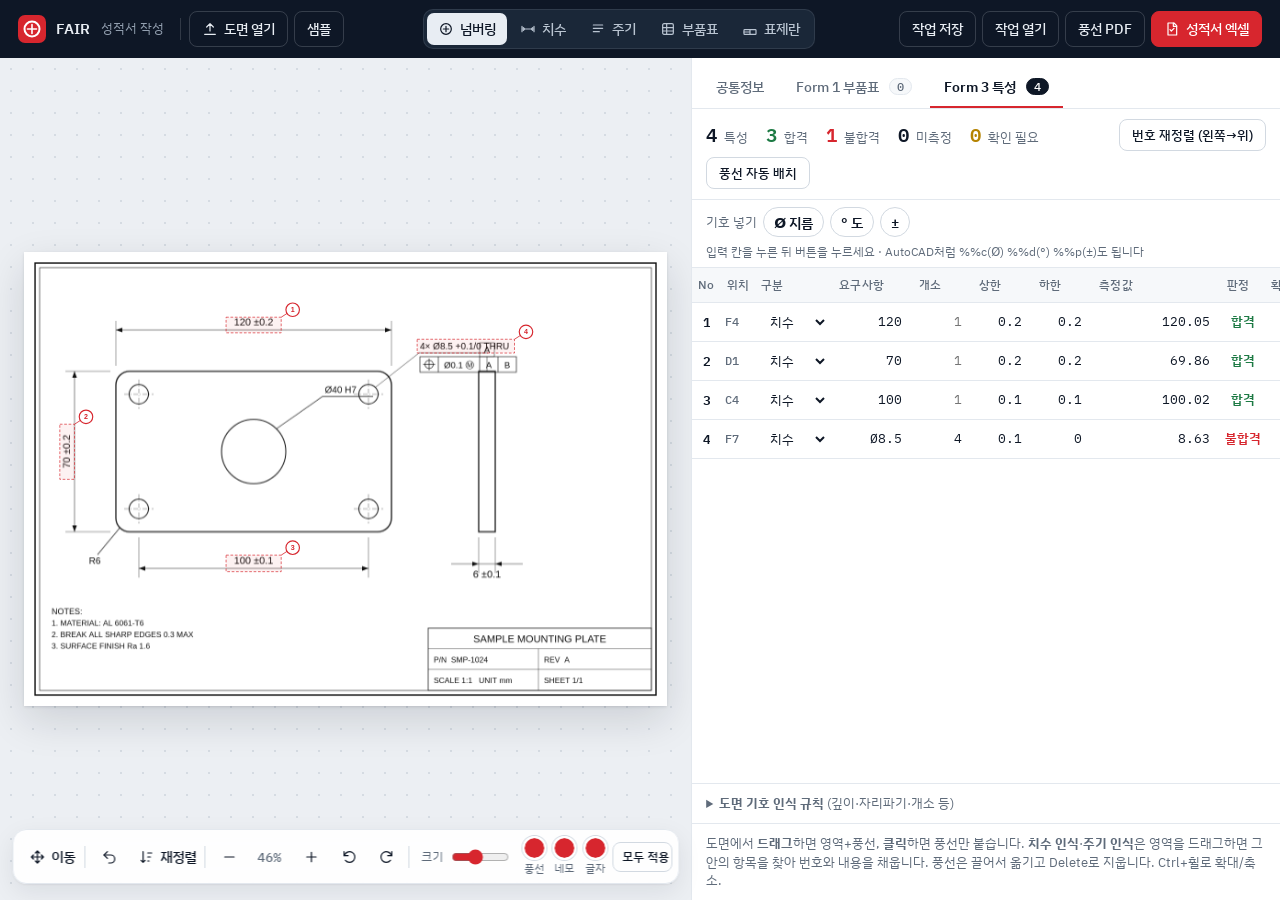
==== commit 1ea907d5: "FAIR · 디자인 정리, 풍선·네모·글자 색 따로 바꾸기 - 상단 레일 · 모드 버튼 묶음 · 떠 있는 도구 막대 · 성적서 패널 다듬기 (밝은/어두운 화면) - 색 세 가지(풍" ====
--- a/FAIR/index.html
+++ b/FAIR/index.html
@@ -5,127 +5,157 @@
 <meta name="viewport" content="width=device-width, initial-scale=1">
 <title>FAIR 성적서 작성</title>
 <link rel="preconnect" href="https://fonts.googleapis.com">
-<link href="https://fonts.googleapis.com/css2?family=IBM+Plex+Sans+KR:wght@400;500;600&display=swap" rel="stylesheet">
+<link href="https://fonts.googleapis.com/css2?family=IBM+Plex+Sans+KR:wght@400;500;600&family=IBM+Plex+Mono:wght@500;600&display=swap" rel="stylesheet">
 <style>
-/* VOICE: 정확하고 조용한 검사 도구 — 도면이 주인공
-   IDEA: 검사원의 빨간 펜이 올라간 도면과, 옆에 붙은 FAIR 양식(Form 1·3)
-   PICTURE: 도면 뷰어 자체(풍선·영역·지시선이 살아있는 캔버스)
-   COLOUR and TYPE: 흰 종이 + 제도 잉크 #16202a + 검사 빨강 #d7262e + 청사진 슬레이트 #2a5d84 / IBM Plex Sans KR
-   LAYOUT: 상단 도구줄, 좌측 넓은 뷰어, 우측 탭(공통정보·부품표·특성); 900px 이하에서는 위아래 */
+/* VOICE: 정밀 측정기처럼 차분하고 단단한 검사 도구 — 도면이 주인공
+   IDEA: 검사 성적서가 끼워진 제도판 — 짙은 잉크색 상단 레일, 연회색 제도판 위의 흰 도면, 옆에 붙은 성적서 카드
+   PICTURE: 도면 뷰어(풍선·네모·지시선) 자체, 아래에 떠 있는 둥근 도구 막대
+   COLOUR and TYPE: 잉크 #0E1726 · 검사 빨강 #D7262E · 청사진 #2F6FA8 · 종이 흰색 / IBM Plex Sans KR + 숫자 IBM Plex Mono
+   LAYOUT: 상단 레일(파일 · 모드 · 내보내기), 좌측 제도판 + 떠 있는 도구 막대, 우측 성적서 패널(탭) */
 :root{color-scheme:light dark;
---bg:light-dark(#ffffff,#12171c);--ink:light-dark(#16202a,#e6ebf0);--mut:light-dark(#5b6773,#94a1ad);
---line:light-dark(#d9dee3,#2a333c);--desk:light-dark(#e3e7eb,#0a0e12);--panel:light-dark(#f4f6f8,#171d23);
---red:#d7262e;--blue:light-dark(#2a5d84,#6aa6d6);--ok:light-dark(#1f7a3f,#5cc483);--sel:light-dark(#fff1f1,#3a1d20)}
+--bg:light-dark(#ffffff,#10161e);--ink:light-dark(#0e1726,#e8edf3);--mut:light-dark(#5f6b7a,#93a0b0);--faint:light-dark(#8a95a3,#6f7c8c);
+--line:light-dark(#e3e8ee,#253040);--line2:light-dark(#d2d9e1,#2f3b4d);--desk:light-dark(#eceff3,#0a0f15);--dot:light-dark(#d5dbe2,#1a2330);
+--panel:light-dark(#f6f8fa,#151c26);--card:light-dark(#ffffff,#18212c);--rail:#0e1726;--rail2:#1a2738;
+--red:#d7262e;--red2:#b81d24;--blue:light-dark(#2f6fa8,#7db4e6);--blueBg:light-dark(#eaf2fa,#18283a);--ok:light-dark(#1d7a44,#5cc483);
+--sel:light-dark(#fff3f3,#3a1d22);--warn:light-dark(#fff6d6,#372e14);--shadow:0 1px 2px rgba(14,23,38,.06),0 8px 24px rgba(14,23,38,.08);
+--r:10px;--mono:"IBM Plex Mono",ui-monospace,monospace}
 :root[data-theme=light]{color-scheme:light}:root[data-theme=dark]{color-scheme:dark}
 *{box-sizing:border-box;min-width:0}
 html,body{height:100%}
-body{margin:0;background:var(--bg);color:var(--ink);font:15px/1.5 "IBM Plex Sans KR",system-ui,sans-serif;display:flex;flex-direction:column;overflow-x:clip}
-header{display:flex;flex-wrap:wrap;gap:8px 16px;align-items:center;padding:10px max(1.5vw,12px);border-bottom:1px solid var(--line)}
-h1{font-size:18px;font-weight:600;margin:0;display:flex;align-items:center;gap:8px;white-space:nowrap}
-h1 svg{flex:none}
-.tools{display:flex;flex-wrap:wrap;gap:5px;align-items:center}
-.sep{width:1px;height:26px;background:var(--line);margin:0 3px}
-button,.btn{font:inherit;font-size:13.5px;min-height:36px;padding:0 11px;border:1px solid var(--line);background:var(--bg);color:var(--ink);border-radius:7px;cursor:pointer;display:inline-flex;align-items:center;gap:6px;white-space:nowrap}
-button:hover,.btn:hover{border-color:var(--mut)}
+body{margin:0;background:var(--bg);color:var(--ink);font:14.5px/1.5 "IBM Plex Sans KR",system-ui,sans-serif;display:flex;flex-direction:column;overflow-x:clip;-webkit-font-smoothing:antialiased}
+button,.btn{font:inherit;font-size:13.5px;font-weight:500;min-height:36px;padding:0 12px;border:1px solid var(--line2);background:var(--card);color:var(--ink);border-radius:8px;cursor:pointer;display:inline-flex;align-items:center;gap:6px;white-space:nowrap;transition:background .15s,border-color .15s,color .15s}
+button:hover,.btn:hover{border-color:var(--faint)}
 button:focus-visible,input:focus-visible,select:focus-visible,.btn:focus-within{outline:2px solid var(--blue);outline-offset:1px}
-button.on{background:var(--ink);color:var(--bg);border-color:var(--ink)}
-button.ai.on{background:var(--blue);border-color:var(--blue);color:#fff}
-button.pri{background:var(--red);border-color:var(--red);color:#fff}
+button svg,.btn svg{width:16px;height:16px;flex:none;stroke:currentColor;fill:none;stroke-width:1.8;stroke-linecap:round;stroke-linejoin:round}
 .btn input{display:none}
-label.mini{font-size:13px;color:var(--mut);display:inline-flex;align-items:center;gap:6px}
-input[type=range]{width:70px}
-input[type=color]{width:32px;height:30px;border:1px solid var(--line);border-radius:6px;padding:2px;background:var(--bg)}
-main{flex:1;display:grid;grid-template-columns:minmax(0,1fr) minmax(380px,46%);min-height:0}
-.vwrap{display:flex;flex-direction:column;min-height:0;min-width:0}
-#viewer{background:var(--desk);overflow:auto;position:relative;min-height:360px;flex:1;display:flex}
-.vbar{border-top:1px solid var(--line);padding:7px max(1.5vw,12px);background:var(--bg)}
-#pages{padding:24px;display:flex;flex-direction:column;align-items:center;gap:22px;width:max-content;flex:none;margin:auto;transform-origin:0 0}
-.pw{position:relative;box-shadow:0 1px 2px rgba(0,0,0,.12),0 6px 22px rgba(0,0,0,.10);background:#fff}
+button.pri{background:var(--red);border-color:var(--red);color:#fff}button.pri:hover{background:var(--red2);border-color:var(--red2)}
+.sep{width:1px;height:22px;background:var(--line2);margin:0 2px;flex:none}
+/* ---- 상단 레일 ---- */
+header{display:flex;flex-wrap:wrap;gap:10px 14px;align-items:center;padding:9px max(1.4vw,12px);background:var(--rail);color:#e8edf3}
+h1{font-size:15px;font-weight:600;margin:0;display:flex;align-items:center;gap:10px;white-space:nowrap;letter-spacing:.01em}
+h1 svg{flex:none}h1 small{font-weight:400;color:#93a0b0;font-size:13px}
+header .tools{display:flex;flex-wrap:wrap;gap:6px;align-items:center;flex:1}
+header button,header .btn{background:transparent;border-color:rgba(232,237,243,.18);color:#e8edf3}
+header button:hover,header .btn:hover{background:rgba(232,237,243,.08);border-color:rgba(232,237,243,.35)}
+header button.pri{background:var(--red);border-color:var(--red)}header button.pri:hover{background:var(--red2)}
+header .sep{background:rgba(232,237,243,.16)}
+.modes{display:inline-flex;gap:2px;padding:3px;border-radius:10px;background:var(--rail2);border:1px solid rgba(232,237,243,.1)}
+.modes button{border:0;min-height:32px;border-radius:7px;padding:0 11px;color:#b9c4d1;background:transparent}
+.modes button:hover{background:rgba(232,237,243,.07);color:#fff}
+.modes button.on{background:#e8edf3;color:var(--rail)}
+.modes button.ai.on{background:var(--blue);color:#fff}
+.grow{flex:1}
+.who{font-size:12.5px;color:#93a0b0;white-space:nowrap}
+/* ---- 제도판 ---- */
+main{flex:1;display:grid;grid-template-columns:minmax(0,1fr) minmax(400px,46%);min-height:0}
+.vwrap{display:flex;flex-direction:column;min-height:0;min-width:0;position:relative}
+#viewer{background:var(--desk) radial-gradient(var(--dot) 1px,transparent 1.2px) 0 0/22px 22px;overflow:auto;position:relative;min-height:360px;flex:1;display:flex}
+#pages{padding:24px 24px 96px;display:flex;flex-direction:column;align-items:center;gap:26px;width:max-content;flex:none;margin:auto;transform-origin:0 0}
+.pw{position:relative;box-shadow:0 1px 3px rgba(14,23,38,.12),0 14px 40px rgba(14,23,38,.14);background:#fff;border-radius:2px}
 .pg{position:absolute;left:0;top:0;transform-origin:0 0;background:#fff}
 .pg canvas{display:block}
 .pg svg{position:absolute;inset:0;width:100%;height:100%;touch-action:none}
-.pw .pno{position:absolute;left:0;top:-19px;font-size:12px;color:var(--mut)}
+.pw .pno{position:absolute;left:0;top:-21px;font:500 11.5px var(--mono);color:var(--mut)}
 #viewer.mark .pg svg{cursor:crosshair}
 .bal{cursor:grab}
 .empty{position:absolute;inset:0;display:grid;place-items:center;text-align:center;padding:24px;color:var(--mut)}
 .empty b{display:block;color:var(--ink);font-size:18px;margin-bottom:6px}
-aside{border-left:1px solid var(--line);display:flex;flex-direction:column;min-height:0;background:var(--bg)}
-.tabs{display:flex;border-bottom:1px solid var(--line);background:var(--panel);overflow-x:auto}
-.tabs button{border:0;border-radius:0;background:none;min-height:44px;padding:0 16px;color:var(--mut);border-bottom:2px solid transparent;font-size:14px}
+/* 떠 있는 도구 막대 */
+.vbar{position:absolute;left:50%;bottom:16px;transform:translateX(-50%);display:flex;align-items:center;gap:4px;padding:6px;border-radius:14px;background:light-dark(rgba(255,255,255,.92),rgba(24,33,44,.92));backdrop-filter:blur(10px);-webkit-backdrop-filter:blur(10px);box-shadow:var(--shadow);border:1px solid var(--line);max-width:calc(100% - 24px);overflow-x:auto;z-index:3}
+.vbar button{border-color:transparent;background:transparent;min-height:34px;padding:0 9px}
+.vbar button:hover{background:var(--panel);border-color:transparent}
+.vbar button.on{background:var(--ink);color:var(--bg)}
+.vbar .zl{font:500 12.5px var(--mono);width:48px;text-align:center;color:var(--mut)}
+label.mini{font-size:12px;color:var(--mut);display:inline-flex;align-items:center;gap:6px;padding:0 6px;white-space:nowrap}
+input[type=range]{width:74px;accent-color:var(--red)}
+.sw{display:inline-flex;flex-direction:column;align-items:center;gap:1px;font-size:10.5px;color:var(--mut);padding:0 3px;cursor:pointer}
+.sw input{appearance:none;-webkit-appearance:none;width:24px;height:24px;border-radius:50%;border:2px solid var(--card);box-shadow:0 0 0 1px var(--line2);padding:0;cursor:pointer;background:none}
+.sw input::-webkit-color-swatch-wrapper{padding:0}.sw input::-webkit-color-swatch{border:0;border-radius:50%}.sw input::-moz-color-swatch{border:0;border-radius:50%}
+.vbar .apply{font-size:12px;min-height:30px;padding:0 9px;border:1px solid var(--line2)}
+/* ---- 성적서 패널 ---- */
+aside{border-left:1px solid var(--line);display:flex;flex-direction:column;min-height:0;background:var(--panel)}
+.tabs{display:flex;gap:4px;padding:8px 10px 0;border-bottom:1px solid var(--line);background:var(--bg);overflow-x:auto}
+.tabs button{border:0;border-radius:8px 8px 0 0;background:none;min-height:42px;padding:0 14px;color:var(--mut);border-bottom:2px solid transparent;font-size:14px}
+.tabs button:hover{color:var(--ink);background:var(--panel)}
 .tabs button.on{color:var(--ink);border-bottom-color:var(--red);font-weight:600}
-.tabs i{font-style:normal;font-size:12px;background:var(--line);color:var(--ink);border-radius:9px;padding:0 7px;margin-left:2px}
+.tabs i{font:500 11.5px var(--mono);font-style:normal;background:var(--panel);border:1px solid var(--line);color:var(--mut);border-radius:20px;padding:0 7px;margin-left:4px}
+.tabs button.on i{background:var(--ink);color:var(--bg);border-color:var(--ink)}
 .pane{display:none;flex:1;min-height:0;flex-direction:column}
 .pane.on{display:flex}
-.form{overflow:auto;padding:14px;display:grid;grid-template-columns:repeat(2,minmax(0,1fr));gap:10px 12px;align-content:start}
-.form label{font-size:12px;color:var(--mut);display:flex;flex-direction:column;gap:3px}
+.form{overflow:auto;padding:14px;display:grid;grid-template-columns:repeat(2,minmax(0,1fr));gap:12px 12px;align-content:start}
+.form label{font-size:12px;color:var(--mut);display:flex;flex-direction:column;gap:4px;font-weight:500}
 .form label.w{grid-column:1/-1}
-.form .grp{grid-column:1/-1;font-size:13px;font-weight:600;color:var(--ink);margin-top:6px;padding-top:10px;border-top:1px solid var(--line)}
-.form .seg{display:flex;gap:6px;flex-wrap:wrap}
-.form .seg button{min-height:34px}
-.found{grid-column:1/-1;font-size:12.5px;color:var(--mut);background:var(--panel);border-radius:7px;padding:8px 10px}
-input,select{font:inherit;font-size:16px;color:var(--ink);background:var(--bg);border:1px solid var(--line);border-radius:6px;padding:5px 7px;width:100%}
-.form input,.form select{font-size:14px;min-height:36px}
-.fill{background:light-dark(#fff8d6,#3a3418)}
-.sum{display:flex;gap:16px;align-items:baseline;padding:9px 14px;border-bottom:1px solid var(--line);flex-wrap:wrap}
-.sum b{font-size:20px;font-weight:600;font-variant-numeric:tabular-nums}
-.sum span{font-size:13px;color:var(--mut)}
-.sum .ng b{color:var(--red)}.sum .ok b{color:var(--ok)}
-.sum .sp{flex:1}
-.tbl{overflow:auto;flex:1}
-table{border-collapse:collapse;width:100%;font-size:13px}
-th{position:sticky;top:0;background:var(--panel);text-align:left;font-weight:500;color:var(--mut);padding:7px 5px;border-bottom:1px solid var(--line);white-space:nowrap;z-index:1}
+.form .grp{grid-column:1/-1;font-size:12px;font-weight:600;color:var(--ink);margin-top:10px;padding-top:12px;border-top:1px solid var(--line);letter-spacing:.02em}
+.found{grid-column:1/-1;font-size:12.5px;color:var(--mut);background:var(--card);border:1px solid var(--line);border-left:3px solid var(--blue);border-radius:8px;padding:9px 11px}
+input,select{font:inherit;font-size:16px;color:var(--ink);background:var(--card);border:1px solid var(--line2);border-radius:7px;padding:5px 8px;width:100%;transition:border-color .15s,box-shadow .15s}
+input:focus,select:focus{border-color:var(--blue);box-shadow:0 0 0 3px var(--blueBg);outline:0}
+.form input,.form select{font-size:14px;min-height:38px}
+.fill{background:light-dark(#fff8d6,#3a3418)!important}
+.sum{display:flex;gap:6px 18px;align-items:center;padding:10px 14px;border-bottom:1px solid var(--line);flex-wrap:wrap;background:var(--bg)}
+.sum>div b{font:600 19px var(--mono);font-variant-numeric:tabular-nums;margin-right:3px}
+.sum span{font-size:12.5px;color:var(--mut)}
+.sum .ng b{color:var(--red)}.sum .ok b{color:var(--ok)}.sum .wa b{color:#b58300}
+.sum .sp{flex:1}.sum button{min-height:32px;font-size:12.5px}
+.tbl{overflow:auto;flex:1;background:var(--bg)}
+table{border-collapse:separate;border-spacing:0;width:100%;font-size:13px}
+th{position:sticky;top:0;background:var(--panel);text-align:left;font-weight:500;font-size:11.5px;color:var(--mut);padding:8px 6px;border-bottom:1px solid var(--line);white-space:nowrap;z-index:1;letter-spacing:.02em}
 td{padding:3px 4px;border-bottom:1px solid var(--line);vertical-align:middle}
-td input,td select{font-size:13px;padding:4px 5px;min-height:32px}
-td.n{width:50px}td.n input{text-align:center;font-weight:600}
-td.num input{text-align:right;font-variant-numeric:tabular-nums}
-td.mu{color:var(--mut);white-space:nowrap;font-size:12px}
-tr.sel td{background:var(--sel)}
-tr.warn td{background:light-dark(#fff4c2,#3a3216)}tr.warn.sel td{background:light-dark(#ffe9a8,#4a3a16)}
-input.warn{background:light-dark(#fff4c2,#3a3216);border-color:#d9a400}
-.cf{min-height:30px;padding:0 9px;background:#f2b705;border-color:#f2b705;color:#1b1400;font-weight:600}
+tbody tr:hover td{background:light-dark(#fafbfc,#141c26)}
+td input,td select{font-size:13px;padding:4px 6px;min-height:32px;border-color:transparent;background:transparent;border-radius:6px}
+td input:hover,td select:hover{border-color:var(--line2);background:var(--card)}
+td input:focus,td select:focus{background:var(--card)}
+td.n{width:50px}td.n input{text-align:center;font:600 13px var(--mono)}
+td.num input{text-align:right;font-family:var(--mono);font-variant-numeric:tabular-nums}
+td.mu{color:var(--mut);white-space:nowrap;font:500 12px var(--mono)}
+tr.sel td{background:var(--sel)!important}
+tr.warn td{background:var(--warn)}tr.warn.sel td{background:light-dark(#ffe9a8,#4a3a16)!important}
+input.warn{background:var(--warn)!important;border-color:#d9a400!important}
+.cf{min-height:28px;padding:0 10px;background:#f2b705;border-color:#f2b705;color:#1b1400;font-weight:600;font-size:12px;border-radius:20px}
 .okk{color:var(--ok);font-weight:700}
-input.miss,select.miss{border-color:var(--red);box-shadow:0 0 0 1px var(--red)}
-.found.err{background:light-dark(#fdecec,#3a1a1c);color:light-dark(#8a1717,#ffb3b3)}
-.sum .wa b{color:#b58300}
+input.miss,select.miss{border-color:var(--red)!important;box-shadow:0 0 0 3px light-dark(#fde5e6,#3a1a1c)}
+.found.err{background:light-dark(#fdf0f0,#3a1a1c);color:light-dark(#8a1717,#ffb3b3);border-left-color:var(--red)}
 .req::after{content:" *";color:var(--red)}
 .gt-digits,.gt-iso{display:none}.form[data-gt=digits] .gt-digits,.form[data-gt=iso] .gt-iso{display:flex}
-/* symbols */.symbar{display:flex;align-items:center;gap:6px;flex-wrap:wrap;padding:7px 14px;border-bottom:1px solid var(--line);font-size:13px;color:var(--mut)}
-.symbar button{min-height:32px;padding:0 10px;font-size:15px;font-weight:600;color:var(--ink)}
-.symbar .mu{font-size:12px}
-/* rhy:se gate */.gate{position:fixed;inset:0;z-index:20;background:var(--bg);display:none;place-items:center;text-align:center;padding:24px}
+.jd{font-weight:600;white-space:nowrap;text-align:center;font-size:12.5px}
+.jd.OK{color:var(--ok)}.jd.NG{color:var(--red)}
+.del{min-height:30px;padding:0 8px;border:0;color:var(--faint);background:none}.del:hover{color:var(--red);background:none}
+.hint{font-size:12.5px;color:var(--mut);padding:10px 14px;border-top:1px solid var(--line);background:var(--bg)}
+.symbar{display:flex;align-items:center;gap:6px;flex-wrap:wrap;padding:7px 14px;border-bottom:1px solid var(--line);font-size:12.5px;color:var(--mut);background:var(--bg)}
+.symbar button{min-height:30px;padding:0 10px;font-size:14px;font-weight:600;border-radius:20px}
+.symbar .mu{font-size:11.5px}
+#why{font-size:12.5px;color:#8a6400;padding:0 14px;background:var(--bg)}#why:not(:empty){padding:6px 14px}
+.toast{position:fixed;left:50%;bottom:84px;transform:translateX(-50%) translateY(14px);background:var(--rail);color:#e8edf3;padding:10px 16px;border-radius:10px;font-size:13.5px;opacity:0;transition:.25s;pointer-events:none;z-index:9;max-width:92vw;box-shadow:var(--shadow)}
+.toast.show{opacity:1;transform:translateX(-50%)}
+.gate{position:fixed;inset:0;z-index:20;background:var(--bg);display:none;place-items:center;text-align:center;padding:24px}
 .gate.on{display:grid}.gate h2{font-size:22px;margin:14px 0 6px}.gate p{color:var(--mut);max-width:42ch;margin:0 auto}
 .gate svg{width:120px;height:40px}.gate path{fill:none;stroke:var(--red);stroke-width:2.5;stroke-linecap:round;stroke-linejoin:round}
-.who{font-size:12.5px;color:var(--mut);margin-left:auto;white-space:nowrap}
-#why{font-size:12.5px;color:#8a6400;padding:0 14px 8px;min-height:0}
-.jd{font-weight:600;white-space:nowrap;text-align:center}
-.jd.OK{color:var(--ok)}.jd.NG{color:var(--red)}
-.del{min-height:32px;padding:0 8px;border:0;color:var(--mut);background:none}
-.hint{font-size:12.5px;color:var(--mut);padding:9px 14px;border-top:1px solid var(--line)}
-.toast{position:fixed;left:50%;bottom:22px;transform:translateX(-50%) translateY(20px);background:var(--ink);color:var(--bg);padding:10px 16px;border-radius:8px;font-size:14px;opacity:0;transition:.25s;pointer-events:none;z-index:9;max-width:92vw}
-.toast.show{opacity:1;transform:translateX(-50%)}
-@media(prefers-reduced-motion:reduce){.toast{transition:none}}
-@media(max-width:900px){main{grid-template-columns:minmax(0,1fr);grid-template-rows:60vh auto}aside{border-left:0;border-top:1px solid var(--line)}}
-@media(max-width:600px){.form{grid-template-columns:minmax(0,1fr)}.hide-s{display:none}}
+@media(prefers-reduced-motion:reduce){.toast,button,input{transition:none}}
+@media(max-width:1100px){.modes button .lb{display:none}.hide-m{display:none}}
+@media(max-width:900px){main{grid-template-columns:minmax(0,1fr);grid-template-rows:62vh auto}aside{border-left:0;border-top:1px solid var(--line);min-height:80vh}}
+@media(max-width:600px){.form{grid-template-columns:minmax(0,1fr)}.hide-s{display:none}h1 small{display:none}}
 </style>
 </head>
 <body>
 <header>
-  <h1><svg width="26" height="26" viewBox="0 0 26 26"><circle cx="13" cy="13" r="11" fill="#fff" stroke="#d7262e" stroke-width="2.4"/><text x="13" y="17.5" text-anchor="middle" font-size="12" font-weight="700" fill="#d7262e" font-family="Arial">1</text></svg>FAIR 성적서 작성</h1>
+  <h1><svg width="28" height="28" viewBox="0 0 28 28" aria-hidden="true"><rect width="28" height="28" rx="7" fill="#d7262e"/><circle cx="14" cy="14" r="7.5" fill="none" stroke="#fff" stroke-width="2"/><path d="M14 9.5v9M9.5 14h9" stroke="#fff" stroke-width="1.6" stroke-linecap="round"/></svg>FAIR <small>성적서 작성</small></h1>
   <div class="tools">
-    <label class="btn" title="PDF, PNG, JPG">도면 열기<input type="file" id="fDoc" accept=".pdf,.png,.jpg,.jpeg"></label>
-    <button id="bSample">샘플</button>
     <span class="sep hide-s"></span>
-    <button id="m_mark" class="on" title="드래그: 영역+풍선, 클릭: 풍선만">✚ 넘버링</button>
-    <button id="m_dim" class="ai" title="영역 안의 치수를 찾아 넘버링">치수 인식</button>
-    <button id="m_note" class="ai" title="주기란을 드래그하면 항목별로 넘버링">주기 인식</button>
-    <button id="m_parts" class="ai" title="부품표를 드래그하면 Form 1에 입력">부품표 인식</button>
-    <button id="m_title" class="ai" title="표제란을 드래그하면 공통정보 입력">표제란 인식</button>
-    <span class="sep hide-s"></span>
+    <label class="btn" title="PDF, PNG, JPG"><svg viewBox="0 0 24 24" aria-hidden="true"><path d="M12 15V4M7 9l5-5 5 5M4 20h16"/></svg><span>도면 열기</span><input type="file" id="fDoc" accept=".pdf,.png,.jpg,.jpeg"></label>
+    <button id="bSample" class="hide-m">샘플</button>
+    <span class="grow"></span>
+    <div class="modes" role="group" aria-label="작업 모드">
+      <button id="m_mark" class="on" title="드래그: 영역+풍선, 클릭: 풍선만"><svg viewBox="0 0 24 24" aria-hidden="true"><circle cx="12" cy="12" r="8"/><path d="M12 8v8M8 12h8"/></svg><span class="lb">넘버링</span></button>
+      <button id="m_dim" class="ai" title="영역 안의 치수를 찾아 넘버링"><svg viewBox="0 0 24 24" aria-hidden="true"><path d="M3 12h18M3 8v8M21 8v8M7 12l-2-2M7 12l-2 2M17 12l2-2M17 12l2 2"/></svg><span class="lb">치수</span></button>
+      <button id="m_note" class="ai" title="주기란을 드래그하면 항목별로 넘버링"><svg viewBox="0 0 24 24" aria-hidden="true"><path d="M5 6h14M5 11h14M5 16h9"/></svg><span class="lb">주기</span></button>
+      <button id="m_parts" class="ai" title="부품표를 드래그하면 Form 1에 입력"><svg viewBox="0 0 24 24" aria-hidden="true"><rect x="4" y="4" width="16" height="16" rx="2"/><path d="M4 10h16M4 15h16M10 4v16"/></svg><span class="lb">부품표</span></button>
+      <button id="m_title" class="ai" title="표제란을 드래그하면 공통정보 입력"><svg viewBox="0 0 24 24" aria-hidden="true"><rect x="3" y="13" width="18" height="7" rx="1"/><path d="M12 13v7M3 16.5h9"/></svg><span class="lb">표제란</span></button>
+    </div>
+    <span class="grow"></span>
     <span class="who" id="who"></span>
-    <button id="eFair" class="pri">성적서 엑셀</button>
+    <button id="eJson" class="hide-m" title="마크업·부품표·공통정보만 저장(원본 도면은 그대로)">작업 저장</button>
+    <label class="btn hide-m" title="저장해 둔 작업(.json) 열기">작업 열기<input type="file" id="fJson" accept=".json"></label>
     <button id="ePdf">풍선 PDF</button>
-    <button id="eJson" title="마크업·부품표·공통정보만 저장(원본 도면은 그대로)">작업 저장</button>
-    <label class="btn">작업 열기<input type="file" id="fJson" accept=".json"></label>
+    <button id="eFair" class="pri"><svg viewBox="0 0 24 24" aria-hidden="true"><path d="M6 3h9l4 4v14H6z"/><path d="M14 3v5h5M9 13l2 2 4-4"/></svg>성적서 엑셀</button>
   </div>
 </header>
 <main>
@@ -133,15 +163,20 @@
   <div id="viewer" class="mark"><div id="pages"></div>
     <div class="empty" id="empty"><div><b>PDF 또는 이미지 도면을 여세요</b>도면은 이 브라우저 안에서만 열리고 어디에도 업로드되지 않습니다.</div></div>
   </div>
-  <div class="vbar tools">
-    <button id="m_move" title="풍선 이동·선택만">이동</button>
+  <div class="vbar" role="toolbar" aria-label="도면 도구">
+    <button id="m_move" title="풍선 이동·선택만"><svg viewBox="0 0 24 24" aria-hidden="true"><path d="M12 3v18M3 12h18M12 3l-3 3M12 3l3 3M12 21l-3-3M12 21l3-3M3 12l3-3M3 12l3 3M21 12l-3-3M21 12l-3 3"/></svg>이동</button>
     <span class="sep"></span>
-    <button id="bUndo" title="Ctrl+Z">되돌리기</button>
-    <button id="bRenum" title="1순위 왼쪽, 2순위 위에서부터 번호 다시 매기기">번호 재정렬</button>
-    <button id="zOut" aria-label="축소">−</button><span id="zLbl" style="font-size:13px;width:44px;text-align:center" title="Ctrl+휠로 확대/축소">100%</span><button id="zIn" aria-label="확대">+</button>
-    <button id="rL" title="왼쪽으로 90°">⟲</button><button id="rR" title="오른쪽으로 90°">⟳</button>
+    <button id="bUndo" title="되돌리기 (Ctrl+Z)" aria-label="되돌리기"><svg viewBox="0 0 24 24" aria-hidden="true"><path d="M9 14L4 9l5-5"/><path d="M4 9h10a6 6 0 0 1 0 12h-3"/></svg></button>
+    <button id="bRenum" title="번호 재정렬: 1순위 왼쪽, 2순위 위"><svg viewBox="0 0 24 24" aria-hidden="true"><path d="M7 4v16M4 17l3 3 3-3M14 6h6M14 12h4M14 18h2"/></svg><span class="hide-s">재정렬</span></button>
+    <span class="sep"></span>
+    <button id="zOut" aria-label="축소"><svg viewBox="0 0 24 24" aria-hidden="true"><path d="M5 12h14"/></svg></button><span class="zl" id="zLbl" title="Ctrl+휠로 확대/축소">100%</span><button id="zIn" aria-label="확대"><svg viewBox="0 0 24 24" aria-hidden="true"><path d="M5 12h14M12 5v14"/></svg></button>
+    <button id="rL" title="왼쪽으로 90°" aria-label="왼쪽으로 회전"><svg viewBox="0 0 24 24" aria-hidden="true"><path d="M4 4v6h6"/><path d="M4.5 10A8 8 0 1 1 6 17"/></svg></button><button id="rR" title="오른쪽으로 90°" aria-label="오른쪽으로 회전"><svg viewBox="0 0 24 24" aria-hidden="true"><path d="M20 4v6h-6"/><path d="M19.5 10A8 8 0 1 0 18 17"/></svg></button>
+    <span class="sep"></span>
     <label class="mini">크기<input type="range" id="rSize" min="0.4" max="2.4" step="0.1" value="1"></label>
-    <label class="mini">색<input type="color" id="cCol" value="#d7262e"></label>
+    <label class="sw" title="풍선 테두리·번호 색"><input type="color" id="cCol" value="#d7262e">풍선</label>
+    <label class="sw" title="네모(영역) 색"><input type="color" id="cRect" value="#d7262e">네모</label>
+    <label class="sw" title="풍선 안 번호 글자 색"><input type="color" id="cText" value="#d7262e">글자</label>
+    <button class="apply" id="cAll" title="지금 색을 모든 풍선에 적용">모두 적용</button>
   </div>
   </section>
   <aside>
@@ -312,11 +347,11 @@
   if(!doc)return;const r=R();
   doc.pages.forEach((pg,i)=>{const svg=pg.svg;if(!svg)return;
     svg.innerHTML=marks.filter(m=>m.page===i).map(m=>{
-      const s=m.id===sel,c=m.color,sw=r*(s?.26:.17);let o='';
-      if(m.rect){const [x,y,w,h]=m.rect;o+=`<rect x="${x}" y="${y}" width="${w}" height="${h}" fill="${c}" fill-opacity="${s?.12:.06}" stroke="${c}" stroke-width="${r*.1}" stroke-dasharray="${r*.4} ${r*.25}"/>`;
+      const s=m.id===sel,c=m.color,rc=m.rcol||c,tc=m.tcol||c,sw=r*(s?.26:.17);let o='';
+      if(m.rect){const [x,y,w,h]=m.rect;o+=`<rect x="${x}" y="${y}" width="${w}" height="${h}" fill="${rc}" fill-opacity="${s?.12:.06}" stroke="${rc}" stroke-width="${r*.1}" stroke-dasharray="${r*.4} ${r*.25}"/>`;
         const e=edgePt(m,r);if(e)o+=`<line x1="${e[0]}" y1="${e[1]}" x2="${e[2]}" y2="${e[3]}" stroke="${c}" stroke-width="${r*.12}"/>`;}
       const t=String(m.n),fs=r*(t.length>2?.85:1.05);
-      o+=`<g class="bal" data-id="${m.id}">${s?`<circle cx="${m.x}" cy="${m.y}" r="${r*1.45}" fill="${c}" fill-opacity=".18"/>`:''}<circle cx="${m.x}" cy="${m.y}" r="${r}" fill="#fff" stroke="${c}" stroke-width="${sw}"/><text x="${m.x}" y="${m.y}" dy=".36em"${rot?` transform="rotate(${-rot} ${m.x} ${m.y})"`:''} text-anchor="middle" font-family="Arial,sans-serif" font-weight="700" font-size="${fs}" fill="${c}">${t}</text></g>`;
+      o+=`<g class="bal" data-id="${m.id}">${s?`<circle cx="${m.x}" cy="${m.y}" r="${r*1.45}" fill="${c}" fill-opacity=".18"/>`:''}<circle cx="${m.x}" cy="${m.y}" r="${r}" fill="#fff" stroke="${c}" stroke-width="${sw}"/><text x="${m.x}" y="${m.y}" dy=".36em"${rot?` transform="rotate(${-rot} ${m.x} ${m.y})"`:''} text-anchor="middle" font-family="Arial,sans-serif" font-weight="700" font-size="${fs}" fill="${tc}">${t}</text></g>`;
       return o;}).join('');});
   stats();
 }
@@ -341,7 +376,7 @@
     if(g){const m=marks.find(k=>k.id===g.dataset.id);select(m.id,true);act={t:'move',m,dx:m.x-x,dy:m.y-y,before:snap(),moved:false};return}
     if(mode==='move'){select(null);return}
     const ai=mode!=='mark',ghost=document.createElementNS(NS,'rect');
-    ghost.setAttribute('fill',ai?'#2a5d84':'none');ghost.setAttribute('fill-opacity','.08');ghost.setAttribute('stroke',ai?'#2a5d84':$('cCol').value);ghost.setAttribute('stroke-width',R()*.1);ghost.setAttribute('stroke-dasharray',`${R()*.4} ${R()*.25}`);svg.append(ghost);
+    ghost.setAttribute('fill',ai?'#2a5d84':'none');ghost.setAttribute('fill-opacity','.08');ghost.setAttribute('stroke',ai?'#2f6fa8':$('cRect').value);ghost.setAttribute('stroke-width',R()*.1);ghost.setAttribute('stroke-dasharray',`${R()*.4} ${R()*.25}`);svg.append(ghost);
     act={t:'rect',page,x0:x,y0:y,x1:x,y1:y,ghost,sx:e.clientX,sy:e.clientY};
   });
   svg.addEventListener('pointermove',e=>{
@@ -365,7 +400,7 @@
   svg.addEventListener('pointerup',end);svg.addEventListener('pointercancel',end);
 }
 function newMark(page,rect,side){
-  const pg=doc.pages[page],r=R(),m={id:Math.random().toString(36).slice(2,9),n:nextN(),page,color:$('cCol').value,cat:'치수',nom:'',up:'',lo:'',meas:'',tool:'',note:'',rect};
+  const pg=doc.pages[page],r=R(),m={id:Math.random().toString(36).slice(2,9),n:nextN(),page,color:$('cCol').value,rcol:$('cRect').value,tcol:$('cText').value,cat:'치수',nom:'',up:'',lo:'',meas:'',tool:'',note:'',rect};
   if(rect){m.pref=side==='left'?'left':'ur';place(m,page,rect,m.pref)}
   return m;
 }
@@ -463,7 +498,14 @@
 const turn=d=>{if(!doc)return;rot=(rot+d+360)%360;render();autosave();toast('회전 '+rot+'°')};
 $('rL').onclick=()=>turn(-90);$('rR').onclick=()=>turn(90);
 $('rSize').oninput=()=>{draw();autosave()};
-$('cCol').onchange=()=>{if(sel){push();const m=marks.find(k=>k.id===sel);m.color=$('cCol').value;draw();autosave()}};
+// 색: 풍선(테두리) · 네모(영역) · 글자(번호). 새 풍선의 기본색이 되고, 선택한 풍선이 있으면 그 풍선에 바로 적용
+const COLK={cCol:'color',cRect:'rcol',cText:'tcol'};
+try{const cs=JSON.parse(localStorage.getItem('fair-style')||'null');if(cs)Object.keys(COLK).forEach(id=>{if(cs[id])$(id).value=cs[id]})}catch(e){}
+const saveStyle=()=>{try{localStorage.setItem('fair-style',JSON.stringify(Object.fromEntries(Object.keys(COLK).map(id=>[id,$(id).value]))))}catch(e){}};
+Object.keys(COLK).forEach(id=>{let snapd=false;
+  $(id).addEventListener('input',()=>{saveStyle();if(!sel)return;const m=marks.find(k=>k.id===sel);if(!m)return;if(!snapd){push();snapd=true}m[COLK[id]]=$(id).value;draw()});
+  $(id).addEventListener('change',()=>{snapd=false;if(sel)autosave()})});
+$('cAll').onclick=()=>{if(!marks.length)return toast('풍선이 아직 없습니다');push();marks.forEach(m=>{m.color=$('cCol').value;m.rcol=$('cRect').value;m.tcol=$('cText').value});draw();autosave();toast('모든 풍선에 지금 색을 적용했습니다 (되돌리기 가능)')};
 
 // ---------- tabs & meta ----------
 function showTab(t){document.querySelectorAll('.tabs button').forEach(b=>b.classList.toggle('on',b.dataset.tab===t));document.querySelectorAll('.pane').forEach(p=>p.classList.toggle('on',p.id==='p_'+t))}
@@ -850,13 +892,13 @@
   const tot=pages.map(p=>{const t=((p.getRotation().angle||0)+rot)%360;if(rot)p.setRotation(PDFLib.degrees(t));return t});
   const P=(i,x,y)=>{const vp=doc.pages[i].vp;if(vp){const q=vp.convertToPdfPoint(x,y);return {x:q[0],y:q[1]}}return {x,y:doc.pages[i].h-y}};
   const r=R();
-  for(const m of marks){const p=pages[m.page];if(!p)continue;const c=hex(m.color);
+  for(const m of marks){const p=pages[m.page];if(!p)continue;const c=hex(m.color),rc=hex(m.rcol||m.color),tc=hex(m.tcol||m.color);
     if(m.rect){const [x,y,w,h]=m.rect,a=P(m.page,x,y),b=P(m.page,x+w,y+h);
-      p.drawRectangle({x:Math.min(a.x,b.x),y:Math.min(a.y,b.y),width:Math.abs(b.x-a.x),height:Math.abs(b.y-a.y),borderColor:c,borderWidth:r*.1,borderDashArray:[r*.4,r*.25],color:c,opacity:.06,borderOpacity:1});
+      p.drawRectangle({x:Math.min(a.x,b.x),y:Math.min(a.y,b.y),width:Math.abs(b.x-a.x),height:Math.abs(b.y-a.y),borderColor:rc,borderWidth:r*.1,borderDashArray:[r*.4,r*.25],color:rc,opacity:.06,borderOpacity:1});
       const e=edgePt(m,r);if(e)p.drawLine({start:P(m.page,e[0],e[1]),end:P(m.page,e[2],e[3]),thickness:r*.12,color:c})}
     const ctr=P(m.page,m.x,m.y);p.drawCircle({x:ctr.x,y:ctr.y,size:r,color:rgb(1,1,1),borderColor:c,borderWidth:r*.17});
     const t=String(m.n),fs=r*(t.length>2?.85:1.05),tw=font.widthOfTextAtSize(t,fs),ang=tot[m.page]*Math.PI/180,ox=tw/2,oy=fs*.36,ca=Math.cos(ang),sa=Math.sin(ang);
-    p.drawText(t,{x:ctr.x-(ox*ca-oy*sa),y:ctr.y-(ox*sa+oy*ca),size:fs,font,color:c,rotate:PDFLib.degrees(tot[m.page])})}
+    p.drawText(t,{x:ctr.x-(ox*ca-oy*sa),y:ctr.y-(ox*sa+oy*ca),size:fs,font,color:tc,rotate:PDFLib.degrees(tot[m.page])})}
   await save(base()+'_ballooned.pdf',new Blob([await out.save()],{type:'application/pdf'}));
 };
 $('eJson').onclick=()=>save(base()+'_fair.json',JSON.stringify({app:'fair-app',v:2,drawing:doc?.name||'',meta,parts,size:$('rSize').value,rot,marks},null,1));
@@ -910,7 +952,9 @@
 // rhy:se 안(iframe 또는 모듈 폴더)에서 열리면 rhy:se가 보내 준 사용자 정보로 접근을 확인합니다.
 // 단독으로 열면(이 아티팩트) 공유 설정이 접근을 막으므로 그대로 씁니다.
 const RHYSE={module:'fair',allowDepts:['고객품질팀'],adminRoles:['관리자','admin','owner'],origins:[]};
-const embedded=window.parent!==window&&!/claude\.ai|claudeusercontent|anthropic/.test(document.referrer||'');
+// Claude 아티팩트 화면(window.claude 가 있음)에서는 rhy:se 확인 없이 바로 씀
+const onClaude=!!(window.claude&&window.claude.use)||/claude|anthropic/.test(location.hostname)||/claude|anthropic/.test(document.referrer||'');
+const embedded=window.parent!==window&&!onClaude;
 let rhyUser=null;
 const toHost=msg=>{if(window.parent!==window)try{window.parent.postMessage({source:'fair',...msg},'*')}catch(e){}};
 function allowed(u){if(!u)return false;const d=String(u.dept||'').replace(/\s/g,''),r=String(u.role||'').toLowerCase();
@@ -925,7 +969,7 @@
   if(allowed(rhyUser)){gate('ok');$('who').textContent=`${rhyUser.name||''} · ${rhyUser.dept||''}`;if(!meta.by&&rhyUser.name){meta.by=rhyUser.name;fillMeta()}toHost({type:'rhyse:access',ok:true})}
   else{gate('deny');toHost({type:'rhyse:access',ok:false})}
 });
-if(!embedded&&!/claude|anthropic|localhost|127\.0\.0\.1/.test(location.hostname)){gate('wait');$('gateT').textContent='rhy:se 메뉴에서 열어 주세요';$('gateP').innerHTML='FAIR 성적서는 rhy:se에 로그인한 뒤 <b>내정보 ▾ → 📐 FAIR 성적서</b>에서 쓸 수 있어요. <a href="../">rhy:se 열기</a>'}
+if(!embedded&&!onClaude&&!/localhost|127\.0\.0\.1/.test(location.hostname)){gate('wait');$('gateT').textContent='rhy:se 메뉴에서 열어 주세요';$('gateP').innerHTML='FAIR 성적서는 rhy:se에 로그인한 뒤 <b>내정보 ▾ → 📐 FAIR 성적서</b>에서 쓸 수 있어요. <a href="../">rhy:se 열기</a>'}
 else if(embedded){gate('wait');toHost({type:'rhyse:module-ready',module:RHYSE.module,version:'1.0'});setTimeout(()=>{if(!rhyUser)gate('timeout')},6000)}
 // 성적서를 내보내면 rhy:se에 알림 → '오늘 한 일'·팀 보고에 쓸 수 있게
 function notifyHost(kind,extra){toHost({type:'rhyse:event',kind,module:RHYSE.module,at:new Date().toISOString(),pn:meta.pn||'',name:meta.name||'',...extra})}
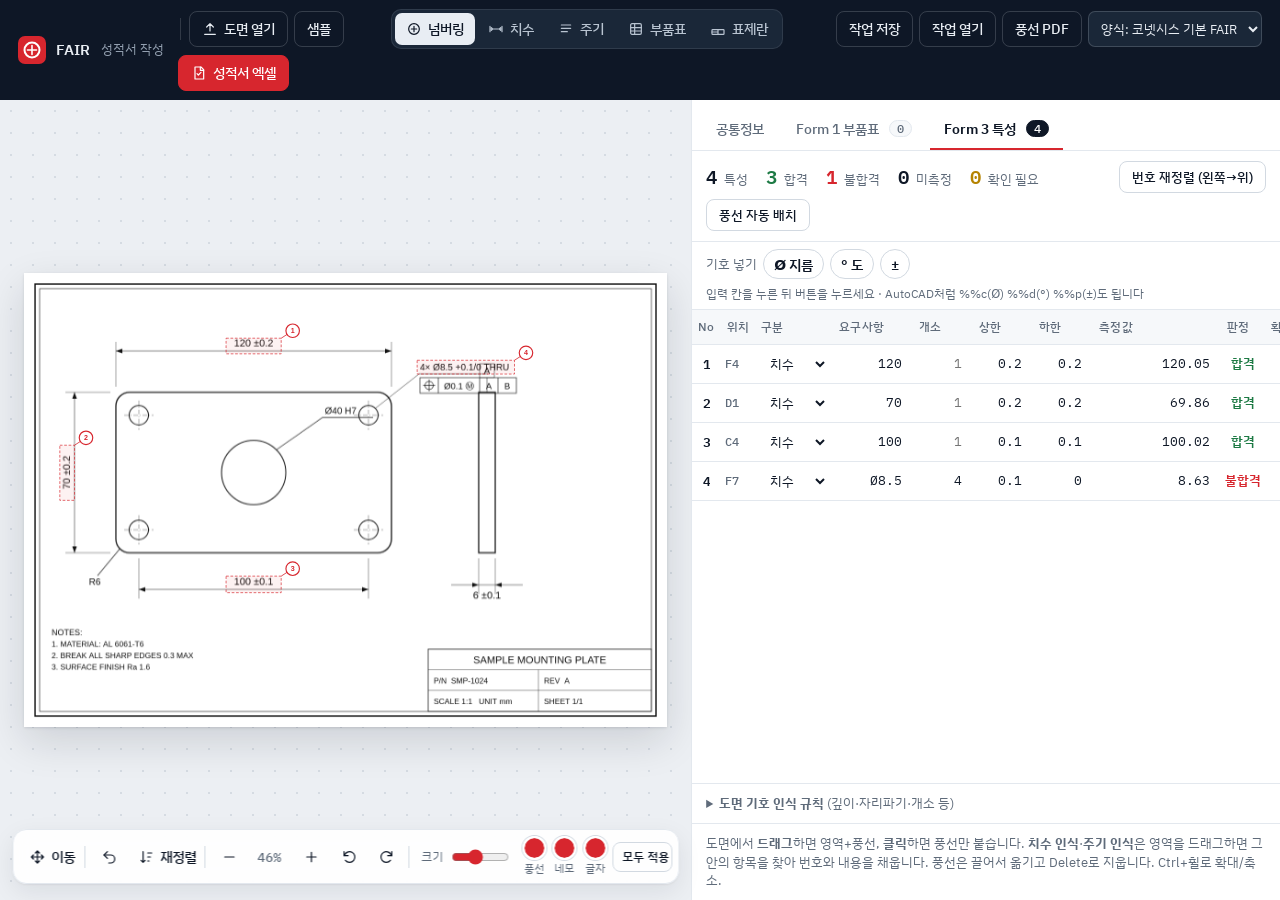
==== commit 675f3569: "FAIR · 고객사별 양식 선택(한화시스템 추가), 22~25번 검토/승인·고객 승인 입력 - 내보낼 때 양식 선택, 표제란 작성부서로 자동 선택 - 양식의 남은 여러 줄 병합 정" ====
--- a/FAIR/index.html
+++ b/FAIR/index.html
@@ -46,6 +46,7 @@
 .modes button.ai.on{background:var(--blue);color:#fff}
 .grow{flex:1}
 .who{font-size:12.5px;color:#93a0b0;white-space:nowrap}
+.tplsel{width:auto;max-width:210px;font-size:13px;min-height:36px;background:var(--rail2);color:#e8edf3;border-color:rgba(232,237,243,.18)}.tplsel:focus{box-shadow:none;border-color:#7db4e6}
 /* ---- 제도판 ---- */
 main{flex:1;display:grid;grid-template-columns:minmax(0,1fr) minmax(400px,46%);min-height:0}
 .vwrap{display:flex;flex-direction:column;min-height:0;min-width:0;position:relative}
@@ -133,6 +134,8 @@
 @media(max-width:1100px){.modes button .lb{display:none}.hide-m{display:none}}
 @media(max-width:900px){main{grid-template-columns:minmax(0,1fr);grid-template-rows:62vh auto}aside{border-left:0;border-top:1px solid var(--line);min-height:80vh}}
 @media(max-width:600px){.form{grid-template-columns:minmax(0,1fr)}.hide-s{display:none}h1 small{display:none}}
+.dt{display:flex;gap:4px}.dt input{flex:1;min-width:0}.today{border:1px solid var(--line,#ccd);background:transparent;border-radius:6px;padding:0 8px;font:inherit;font-size:12px;cursor:pointer;color:inherit}
+em.opt{font-style:normal;font-size:10.5px;opacity:.6;margin-left:4px}
 </style>
 </head>
 <body>
@@ -155,6 +158,7 @@
     <button id="eJson" class="hide-m" title="마크업·부품표·공통정보만 저장(원본 도면은 그대로)">작업 저장</button>
     <label class="btn hide-m" title="저장해 둔 작업(.json) 열기">작업 열기<input type="file" id="fJson" accept=".json"></label>
     <button id="ePdf">풍선 PDF</button>
+    <select id="tplSel" class="tplsel" title="내보낼 성적서 양식 (고객사별)" aria-label="성적서 양식"></select>
     <button id="eFair" class="pri"><svg viewBox="0 0 24 24" aria-hidden="true"><path d="M6 3h9l4 4v14H6z"/><path d="M14 3v5h5M9 13l2 2 4-4"/></svg>성적서 엑셀</button>
   </div>
 </header>
@@ -215,6 +219,10 @@
         <div class="grp">서명</div>
         <label><span class="req">20. FAIR Verified By</span><input data-m="by"></label>
         <label><span class="req">21. Date</span><input data-m="date" type="date"></label>
+        <label><span class="req">22. Reviewed/Approved By</span><input data-m="appr" placeholder="검토/승인자"></label>
+        <label><span>23. Date</span><span class="dt"><input data-m="apprDate" type="date"><button type="button" class="today" data-today="apprDate">오늘</button></span></label>
+        <label><span>24. Customer Approval <em class="opt">선택</em></span><input data-m="cust" placeholder="고객 승인자 (나중에 받으면 비움)"></label>
+        <label><span>25. Date <em class="opt">선택</em></span><span class="dt"><input data-m="custDate" type="date"><button type="button" class="today" data-today="custDate">오늘</button></span></label>
         <label class="w">26. Comments<input data-m="comment"></label>
         <div class="grp">위치(Reference Location) 계산용 도면 테두리</div>
         <label>구역 가로 칸 수<input data-m="zc" inputmode="numeric" placeholder="8"></label>
@@ -295,7 +303,7 @@
 function setDoc(d){
   doc=d;baseR=Math.max(d.pages[0].w,d.pages[0].h)*0.0105;
   marks=[];parts=[];undo=[];sel=null;rot=0;let restored=false;
-  meta={org:meta.org||'코넷시스㈜',by:meta.by||'',date:meta.date||new Date().toISOString().slice(0,10),supCode:meta.supCode||'',assy:'1',partial:'0',zc:meta.zc||'',zr:meta.zr||''};
+  meta={tpl:meta.tpl||'',org:meta.org||'코넷시스㈜',by:meta.by||'',appr:meta.appr||lsGet('fair-appr'),date:meta.date||new Date().toISOString().slice(0,10),supCode:meta.supCode||'',assy:'1',partial:'0',zc:meta.zc||'',zr:meta.zr||''};
   $('found').textContent='표제란을 읽는 중…';
   try{const s=JSON.parse(localStorage.getItem(key())||'null');if(s&&(s.marks?.length||s.parts?.length)){marks=s.marks||[];parts=s.parts||[];meta={...meta,...s.meta};$('rSize').value=s.size||1;rot=s.rot||0;restored=true;toast('이전 작업을 불러왔습니다')}}catch(e){}
   const V=$('viewer'),vw=V.clientWidth-48,vh=V.clientHeight-48,p0=d.pages[0],pw=rot%180?p0.h:p0.w,ph=rot%180?p0.w:p0.h;zoom=Math.min(2,Math.max(.1,Math.min(vw/pw,vh/ph)));
@@ -510,8 +518,11 @@
 // ---------- tabs & meta ----------
 function showTab(t){document.querySelectorAll('.tabs button').forEach(b=>b.classList.toggle('on',b.dataset.tab===t));document.querySelectorAll('.pane').forEach(p=>p.classList.toggle('on',p.id==='p_'+t))}
 document.querySelectorAll('.tabs button').forEach(b=>b.onclick=()=>showTab(b.dataset.tab));
-function fillMeta(hl){$('metaForm').dataset.gt=meta.gtMode||'';document.querySelectorAll('[data-m]').forEach(i=>{i.value=meta[i.dataset.m]??'';if(hl&&hl.includes(i.dataset.m)){i.classList.add('fill');setTimeout(()=>i.classList.remove('fill'),6000)}})}
-$('metaForm').addEventListener('input',e=>{const k=e.target.dataset.m;if(!k)return;meta[k]=e.target.value;e.target.classList.remove('miss');if(k==='gtMode')$('metaForm').dataset.gt=meta.gtMode;if(/^(zc|zr|gt)/.test(k))table();autosave()});
+function lsGet(k){try{return localStorage.getItem(k)||''}catch(e){return ''}}
+function lsSet(k,v){try{localStorage.setItem(k,v)}catch(e){}}
+$('metaForm').addEventListener('click',e=>{const b=e.target.closest('[data-today]');if(!b)return;const k=b.dataset.today,i=document.querySelector(`[data-m="${k}"]`);meta[k]=i.value=new Date().toISOString().slice(0,10);autosave()});
+function fillMeta(hl){if($('tplSel'))paintTpl();$('metaForm').dataset.gt=meta.gtMode||'';document.querySelectorAll('[data-m]').forEach(i=>{i.value=meta[i.dataset.m]??'';if(hl&&hl.includes(i.dataset.m)){i.classList.add('fill');setTimeout(()=>i.classList.remove('fill'),6000)}})}
+$('metaForm').addEventListener('input',e=>{const k=e.target.dataset.m;if(!k)return;meta[k]=e.target.value;if(k==='appr')lsSet('fair-appr',e.target.value);e.target.classList.remove('miss');if(k==='gtMode')$('metaForm').dataset.gt=meta.gtMode;if(/^(zc|zr|gt)/.test(k))table();autosave()});
 
 // ---------- characteristic table (Form 3) ----------
 const QTY_RE=/(^|\s)(\d+)\s*(?:[x×X]|개소|EA|PL\.?|PLACES)(?=\s|$)/i;
@@ -823,6 +834,7 @@
   $('gtFound').innerHTML=g.iso?`표제란에서 <b>KS B ISO 2768-${g.iso}</b>을 읽었습니다.`:hasD?`표제란에서 공통공차를 읽었습니다${g.colOnly?' (소수 칸 값 하나를 모든 소수 자리에 넣었습니다 — 확인하세요)':''}.`
     :got.gtLabel?'<b>표제란의 공통공차 칸이 비어 있습니다.</b> 값을 직접 넣거나, 해당 없으면 <b>없음</b>을 고르세요.':'표제란에서 공통공차를 찾지 못했습니다. 직접 넣거나 <b>없음</b>을 고르세요.';
   fillMeta(hl);autosave();table();
+  {const t=TEMPLATES.find(t=>t.match&&(t.match.test(got.dept||'')||t.match.test(got.org||'')));if(t){meta.tpl=t.id;paintTpl()}}
   const extra=[got.scale&&'척도 '+got.scale,got.sheets&&got.sheets+'장',got.mat&&'재질 '+got.mat,got.dept&&'작성부서 '+got.dept].filter(Boolean).join(' · ');
   $('found').innerHTML=hl.length?`<b>표제란에서 읽음 (${how})</b> — 품번 ${esc(got.pn||'?')}, 도명 ${esc(got.name||'?')}${extra?'<br>'+esc(extra):''}<br>개정란이 비어 있으면 N/C로 넣었습니다. 노란 칸을 확인하세요.`:'표제란에서 정보를 찾지 못했습니다. <b>표제란 인식</b>으로 표제란을 드래그하세요.';
   return hl.length;
@@ -839,6 +851,15 @@
   const n=applyTitle(parseTitle(toks),how);showTab('info');toast(n?'표제란 정보를 공통정보에 넣었습니다':'표제란에서 정보를 찾지 못했습니다');
 }
 
+// ---------- 성적서 양식 (고객사별) ----------
+// 새 양식: tpl/ 에 b64 파일을 넣고 여기 한 줄 추가 (칸 위치가 AS9102 기본과 다르면 fair.js 에 그 양식 규칙 추가)
+const TEMPLATES=[
+  {id:'conet',name:'코넷시스 기본 FAIR',file:'tpl/fair_form.b64.txt',short:'코넷시스'},
+  {id:'hanwha',name:'한화시스템 FAIR',file:'tpl/hanwha_fair.b64.txt',short:'한화시스템',match:/한화\s*시스템/},
+];
+const tplOf=()=>TEMPLATES.find(t=>t.id===meta.tpl)||TEMPLATES[0];
+function paintTpl(){const s=$('tplSel');s.innerHTML=TEMPLATES.map(t=>`<option value="${t.id}"${t.id===tplOf().id?' selected':''}>양식: ${esc(t.name)}</option>`).join('')}
+$('tplSel').onchange=e=>{meta.tpl=e.target.value;autosave();toast(`내보낼 양식: ${tplOf().name}`)};
 // ---------- saving ----------
 let dl=null;try{window.claude?.use&&window.claude.use('downloads').then(d=>dl=d).catch(()=>{})}catch(e){}
 async function save(filename,data){
@@ -847,7 +868,7 @@
   const blob=data instanceof Blob?data:new Blob([data]);const a=document.createElement('a');a.href=URL.createObjectURL(blob);a.download=filename;document.body.append(a);a.click();a.remove();
 }
 const base=()=>(meta.pn||doc?.name||'drawing').replace(/\.[^.]+$/,'');
-const REQ=[['pn','1. Part Number'],['name','2. Part Name'],['fairId','4. FAIR Identifier (없으면 P.O. 번호)'],['partRev','5. Part Revision Level'],['dwgNo','6. Drawing Number'],['dwgRev','7. Drawing Revision Level'],['mfgRef','9. Manufacturing Process Ref.'],['org','10. Organization Name'],['by','20. FAIR Verified By'],['date','21. Date'],['gtMode','공통공차 적용 방식']];
+const REQ=[['pn','1. Part Number'],['name','2. Part Name'],['fairId','4. FAIR Identifier (없으면 P.O. 번호)'],['partRev','5. Part Revision Level'],['dwgNo','6. Drawing Number'],['dwgRev','7. Drawing Revision Level'],['mfgRef','9. Manufacturing Process Ref.'],['org','10. Organization Name'],['by','20. FAIR Verified By'],['date','21. Date'],['appr','22. FAIR Reviewed/Approved By'],['gtMode','공통공차 적용 방식']];
 function validate(){
   document.querySelectorAll('.miss').forEach(i=>i.classList.remove('miss'));
   const miss=[],mark=k=>{const i=document.querySelector(`[data-m="${k}"]`);i&&i.classList.add('miss')};
@@ -865,7 +886,7 @@
   try{const w=marks.filter(m=>reasons(m).length).length+parts.filter(p=>p.chk&&Object.values(p.chk).some(Boolean)).length;
     toast(w?`성적서 만드는 중… 확인 안 된 ${w}건은 엑셀에 주황색 칸으로 표시됩니다`:'성적서 만드는 중…',20000);
     if(!window.ExcelJS)await loadScript(U('lib/exceljs.min.js'));
-    const tpl=await b64('tpl/fair_form.b64.txt');
+    const T=tplOf(),tpl=await b64(T.file);
     const chars=[...marks].sort((a,b)=>(+a.n)-(+b.n)).flatMap(m=>{const j=judge(m),e=eff(m),rs=reasons(m),cn=count(m),vs=vals(m);
       let req=m.nom;if(m.kind==='ref')req='('+m.nom+')';if(m.kind==='basic')req='['+m.nom+']';
       let tol=m.cat==='치수'?DIMX.tolText(e.up,e.lo):'';if(m.kind==='max')tol='MAX';if(m.kind==='min')tol='MIN';
@@ -877,7 +898,7 @@
         return {...base,n:m.n+'-'+(i+1),result:v,nc:jj==='NG'?'NCR-':'',note:i===0?base.note:(cn+'개소 중 '+(i+1)),flag:base.flag&&i===0}})});
     const M={...meta,assy:meta.assy!=='0',partial:meta.partial==='1',comment:[meta.comment,meta.gtText&&meta.gtMode!=='none'?'공통공차: '+meta.gtText:(meta.gtMode==='iso'?'공통공차: KS B ISO 2768-'+meta.gtIso:meta.gtMode==='digits'?'공통공차: '+[['gt0','X'],['gt1','X.X'],['gt2','X.XX'],['gt3','X.XXX'],['gtA','각도']].filter(([k])=>meta[k]).map(([k,l])=>l+' ±'+meta[k]+(k==='gtA'?'°':'')).join(', '):''),meta.gtMode==='none'?'공통공차 없음(개별공차/참고치수)':''].filter(Boolean).join(' / ')};
     const buf=await FAIR.fillFair(ExcelJS,tpl.buffer,{meta:M,parts,chars});
-    await save(base()+'_FAIR.xlsx',new Blob([buf],{type:'application/vnd.openxmlformats-officedocument.spreadsheetml.sheet'}));
+    await save(base()+'_FAIR_'+T.short+'.xlsx',new Blob([buf],{type:'application/vnd.openxmlformats-officedocument.spreadsheetml.sheet'}));
     notifyHost('fair-exported',{chars:marks.length,parts:parts.length,ng:marks.filter(m=>judge(m)==='NG').length,review:w,by:meta.by||'',fairId:meta.fairId||''});
   }catch(e){console.error(e);toast('성적서를 만들지 못했습니다')}
 };
